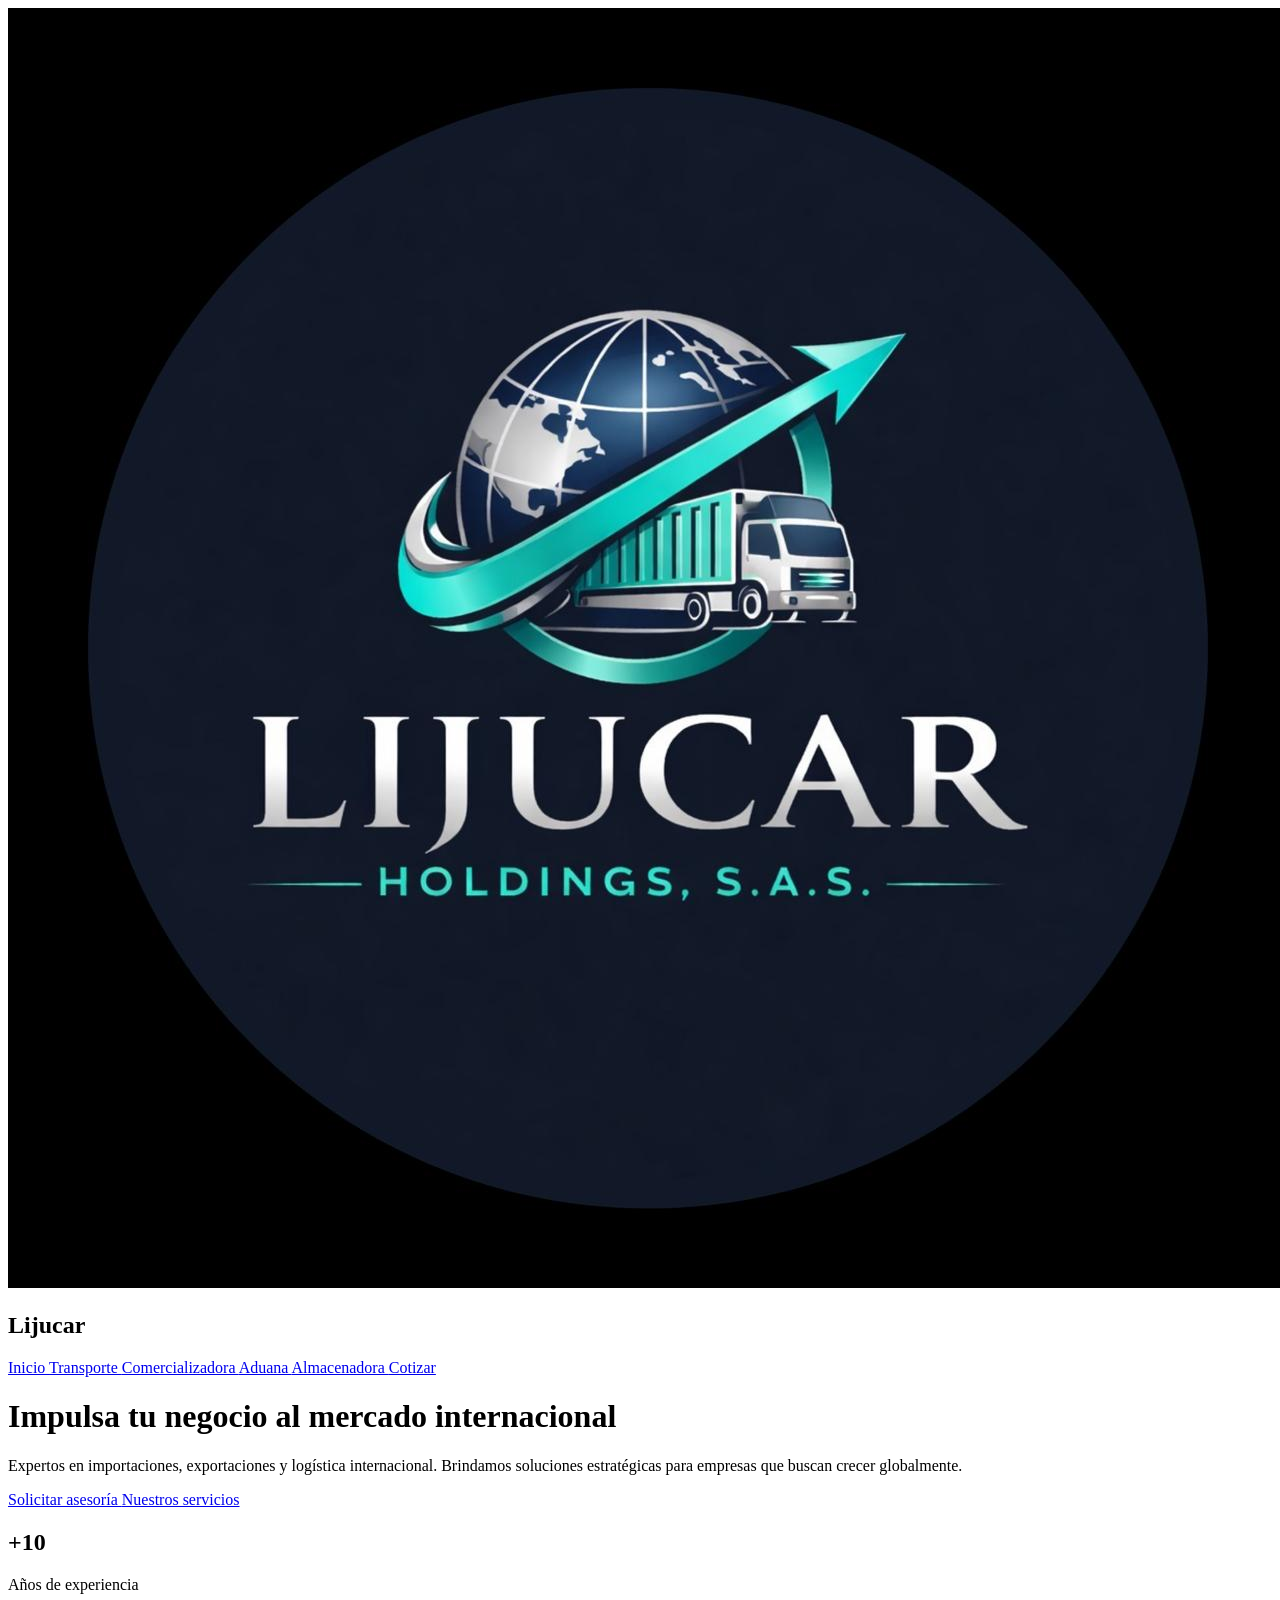
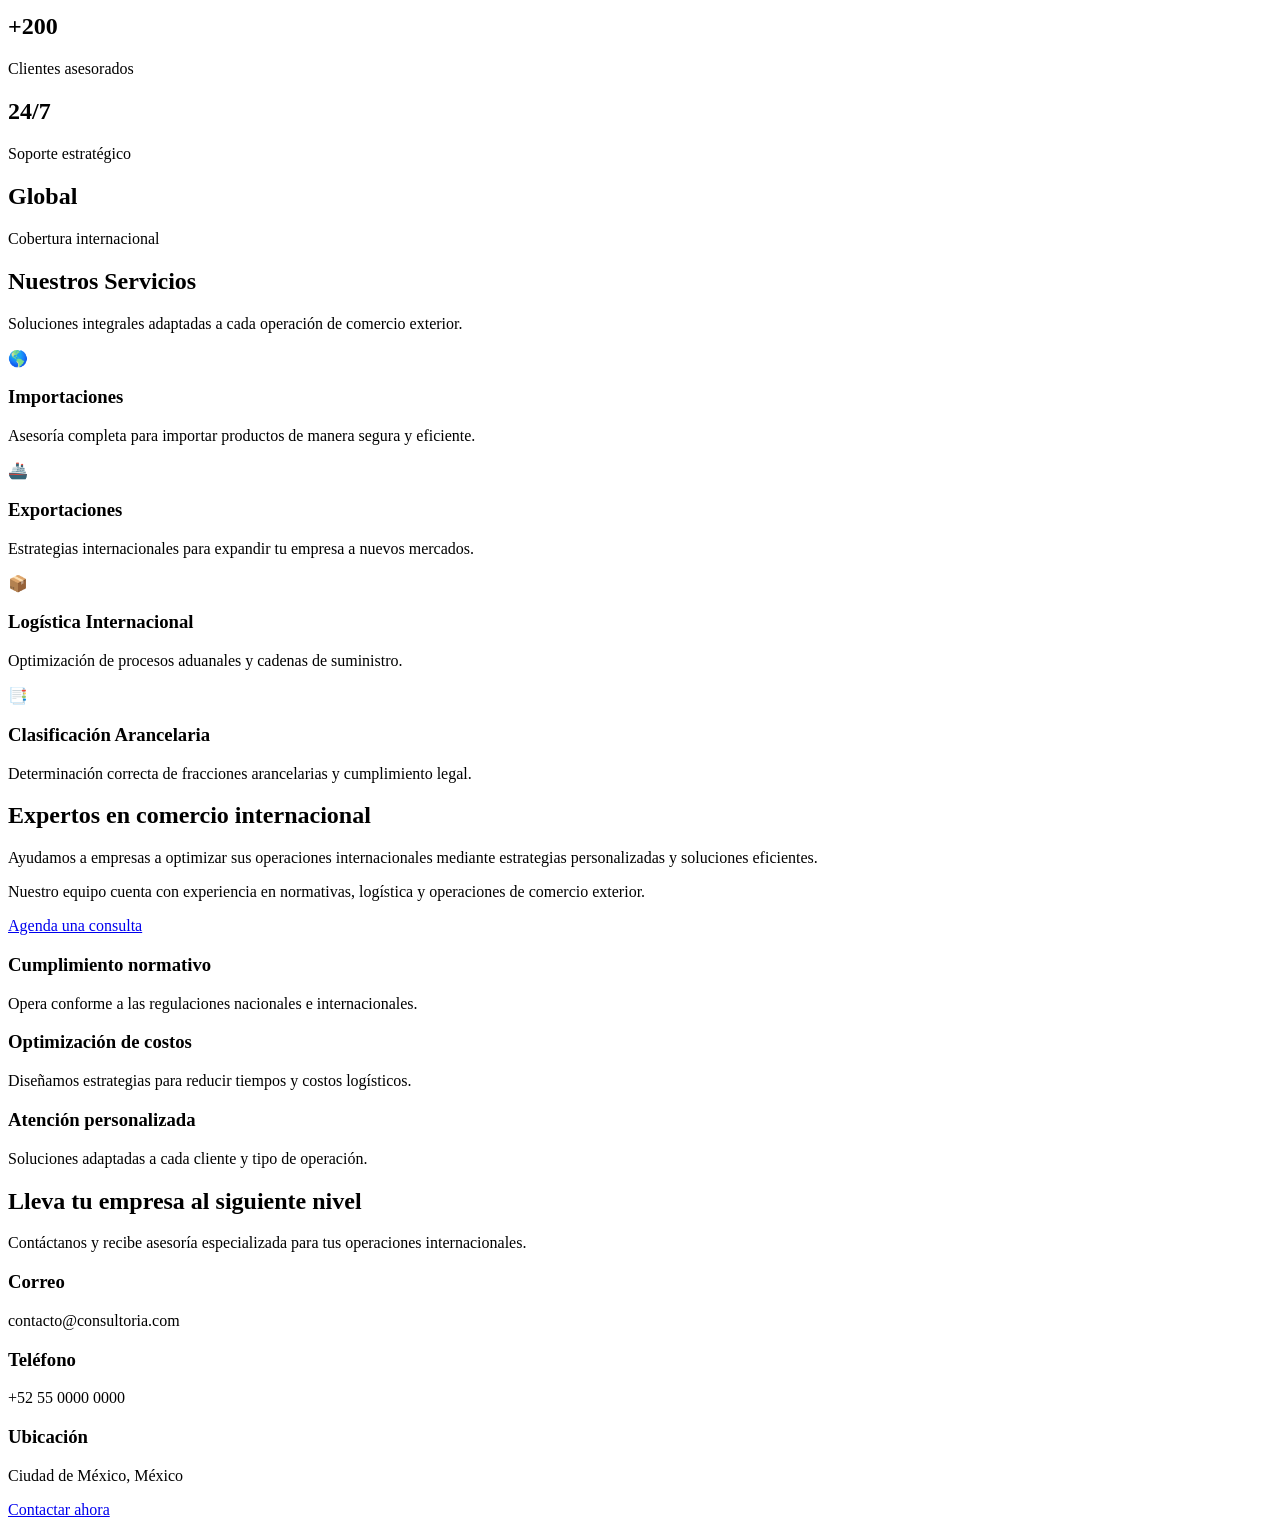
==== index.html @ 594193e8 "favicon" ====
<!DOCTYPE html>
<html lang="es">

<head>
  <meta charset="UTF-8">
  <meta name="viewport" content="width=device-width, initial-scale=1.0">

  <title>Consultoría de Comercio Exterior</title>

  <!-- FUENTE -->
  <link href="https://fonts.googleapis.com/css2?family=Poppins:wght@300;400;500;600;700&display=swap" rel="stylesheet">
<link rel="icon" type="image/png" href="imagen/WhatsApp Image 2026-05-27 at 18.22.24.jpeg">

  
</head>

<body>

  <!-- NAVBAR -->

  <nav class="navbar">

    <div class="logo">
      <img src="imagen/WhatsApp Image 2026-05-27 at 18.22.24.jpeg" alt="Logo">
      <h1>Lijucar</h1>
    </div>

    <div class="menu">

      <a href="inicio.html" class="nav-link activo">
        Inicio
      </a>

      <a href="transporte.html" class="nav-link">
        Transporte
      </a>

      <a href="comercializadora.html" class="nav-link">
        Comercializadora
      </a>

      <a href="aduana.html" class="nav-link">
        Aduana
      </a>

      <a href="almacenadora.html" class="nav-link">
        Almacenadora
      </a>

      <a href="cotizar.html" class="btn-cotizar">
        Cotizar
      </a>

    </div>

  </nav>

  <!-- HERO -->

  <header>

    <div class="hero-text">

      <h1>
        Impulsa tu negocio al mercado internacional
      </h1>

      <p>
        Expertos en importaciones, exportaciones y logística internacional.
        Brindamos soluciones estratégicas para empresas que buscan crecer globalmente.
      </p>

      <a href="#contacto" class="btn btn-primary">
        Solicitar asesoría
      </a>

      <a href="#servicios" class="btn btn-secondary">
        Nuestros servicios
      </a>

    </div>

    <div class="hero-card">

      <div class="stats">

        <div class="stat-box">
          <h2>+10</h2>
          <p>Años de experiencia</p>
        </div>

        <div class="stat-box">
          <h2>+200</h2>
          <p>Clientes asesorados</p>
        </div>

        <div class="stat-box">
          <h2>24/7</h2>
          <p>Soporte estratégico</p>
        </div>

        <div class="stat-box">
          <h2>Global</h2>
          <p>Cobertura internacional</p>
        </div>

      </div>

    </div>

  </header>

  <!-- SERVICIOS -->
  <section id="servicios">

    <div class="section-title">
      <h2>Nuestros Servicios</h2>

      <p>
        Soluciones integrales adaptadas a cada operación de comercio exterior.
      </p>
    </div>

    <div class="services">

      <div class="service-card">
        <div class="service-icon">🌎</div>

        <h3>Importaciones</h3>

        <p>
          Asesoría completa para importar productos de manera segura y eficiente.
        </p>
      </div>

      <div class="service-card">
        <div class="service-icon">🚢</div>

        <h3>Exportaciones</h3>

        <p>
          Estrategias internacionales para expandir tu empresa a nuevos mercados.
        </p>
      </div>

      <div class="service-card">
        <div class="service-icon">📦</div>

        <h3>Logística Internacional</h3>

        <p>
          Optimización de procesos aduanales y cadenas de suministro.
        </p>
      </div>

      <div class="service-card">
        <div class="service-icon">📑</div>

        <h3>Clasificación Arancelaria</h3>

        <p>
          Determinación correcta de fracciones arancelarias y cumplimiento legal.
        </p>
      </div>

    </div>

  </section>

  <!-- ABOUT -->
  <section>

    <div class="about">

      <div class="about-text">

        <h2>
          Expertos en comercio internacional
        </h2>

        <p>
          Ayudamos a empresas a optimizar sus operaciones internacionales mediante estrategias personalizadas y soluciones eficientes.
        </p>

        <p>
          Nuestro equipo cuenta con experiencia en normativas, logística y operaciones de comercio exterior.
        </p>

        <a href="#contacto" class="btn btn-primary">
          Agenda una consulta
        </a>

      </div>

      <div class="about-box">

        <div class="feature">
          <h3>Cumplimiento normativo</h3>

          <p>
            Opera conforme a las regulaciones nacionales e internacionales.
          </p>
        </div>

        <div class="feature">
          <h3>Optimización de costos</h3>

          <p>
            Diseñamos estrategias para reducir tiempos y costos logísticos.
          </p>
        </div>

        <div class="feature">
          <h3>Atención personalizada</h3>

          <p>
            Soluciones adaptadas a cada cliente y tipo de operación.
          </p>
        </div>

      </div>

    </div>

  </section>

  <!-- FOOTER -->
  <footer id="contacto">

    <h2>
      Lleva tu empresa al siguiente nivel
    </h2>

    <p>
      Contáctanos y recibe asesoría especializada para tus operaciones internacionales.
    </p>

    <div class="contact-grid">

      <div class="contact-card">
        <h3>Correo</h3>
        <p>contacto@consultoria.com</p>
      </div>

      <div class="contact-card">
        <h3>Teléfono</h3>
        <p>+52 55 0000 0000</p>
      </div>

      <div class="contact-card">
        <h3>Ubicación</h3>
        <p>Ciudad de México, México</p>
      </div>

    </div>

    <a href="#" class="btn btn-primary">
      Contactar ahora
    </a>

  </footer>

</body>

</html>
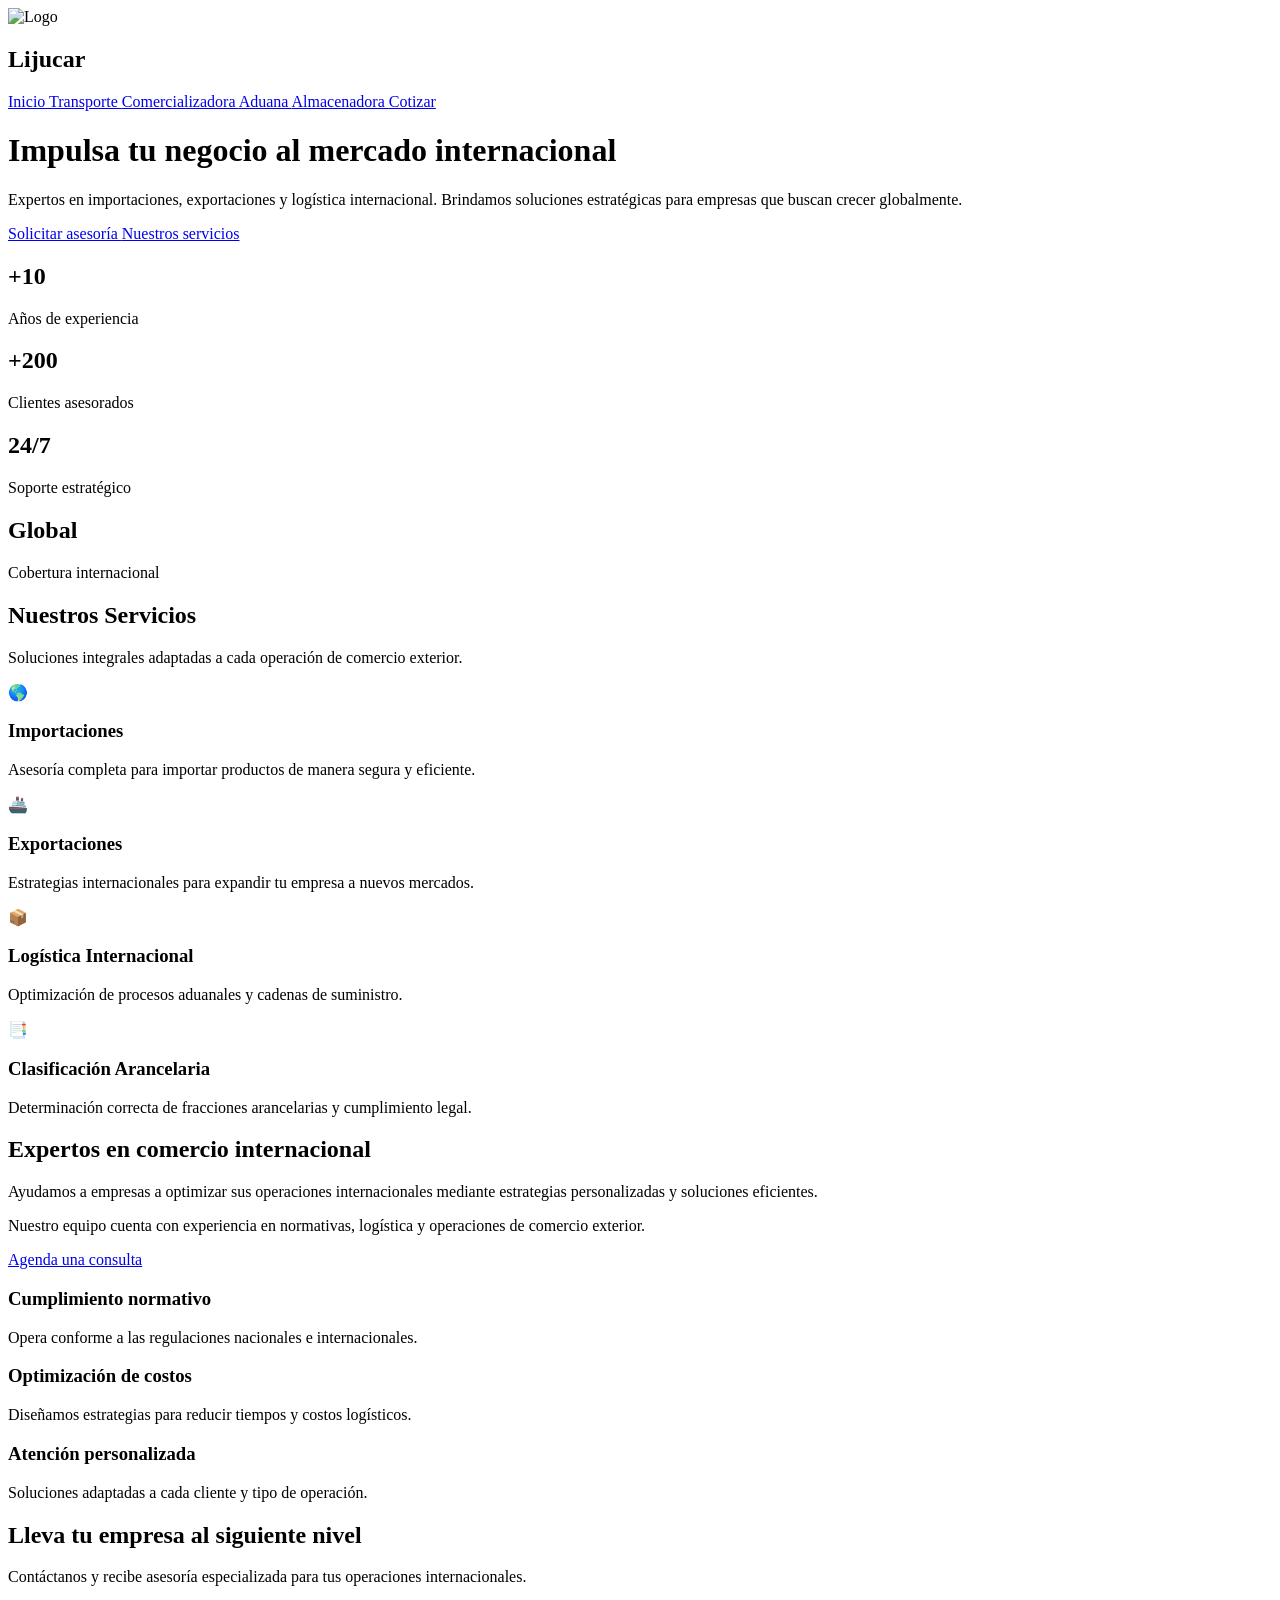
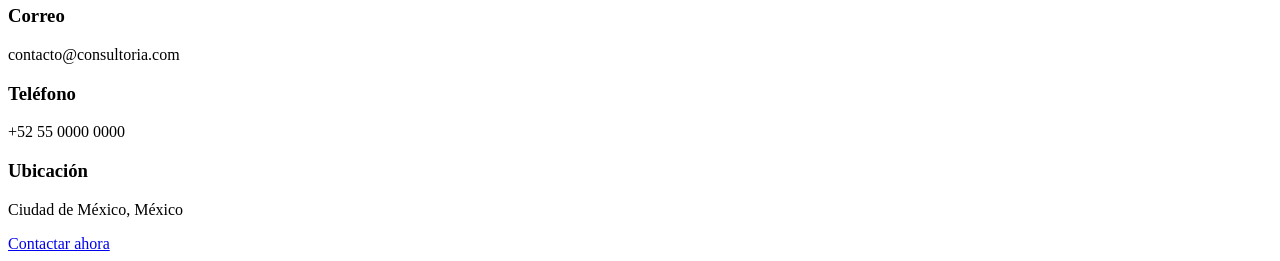
==== commit 5d28b0ab: "imagen" ====
--- a/index.html
+++ b/index.html
@@ -21,7 +21,7 @@
   <nav class="navbar">
 
     <div class="logo">
-      <img src="imagen/WhatsApp Image 2026-05-27 at 18.22.24.jpeg" alt="Logo">
+       <img src="imagen/logo.png" alt="Logo">
       <h1>Lijucar</h1>
     </div>
 
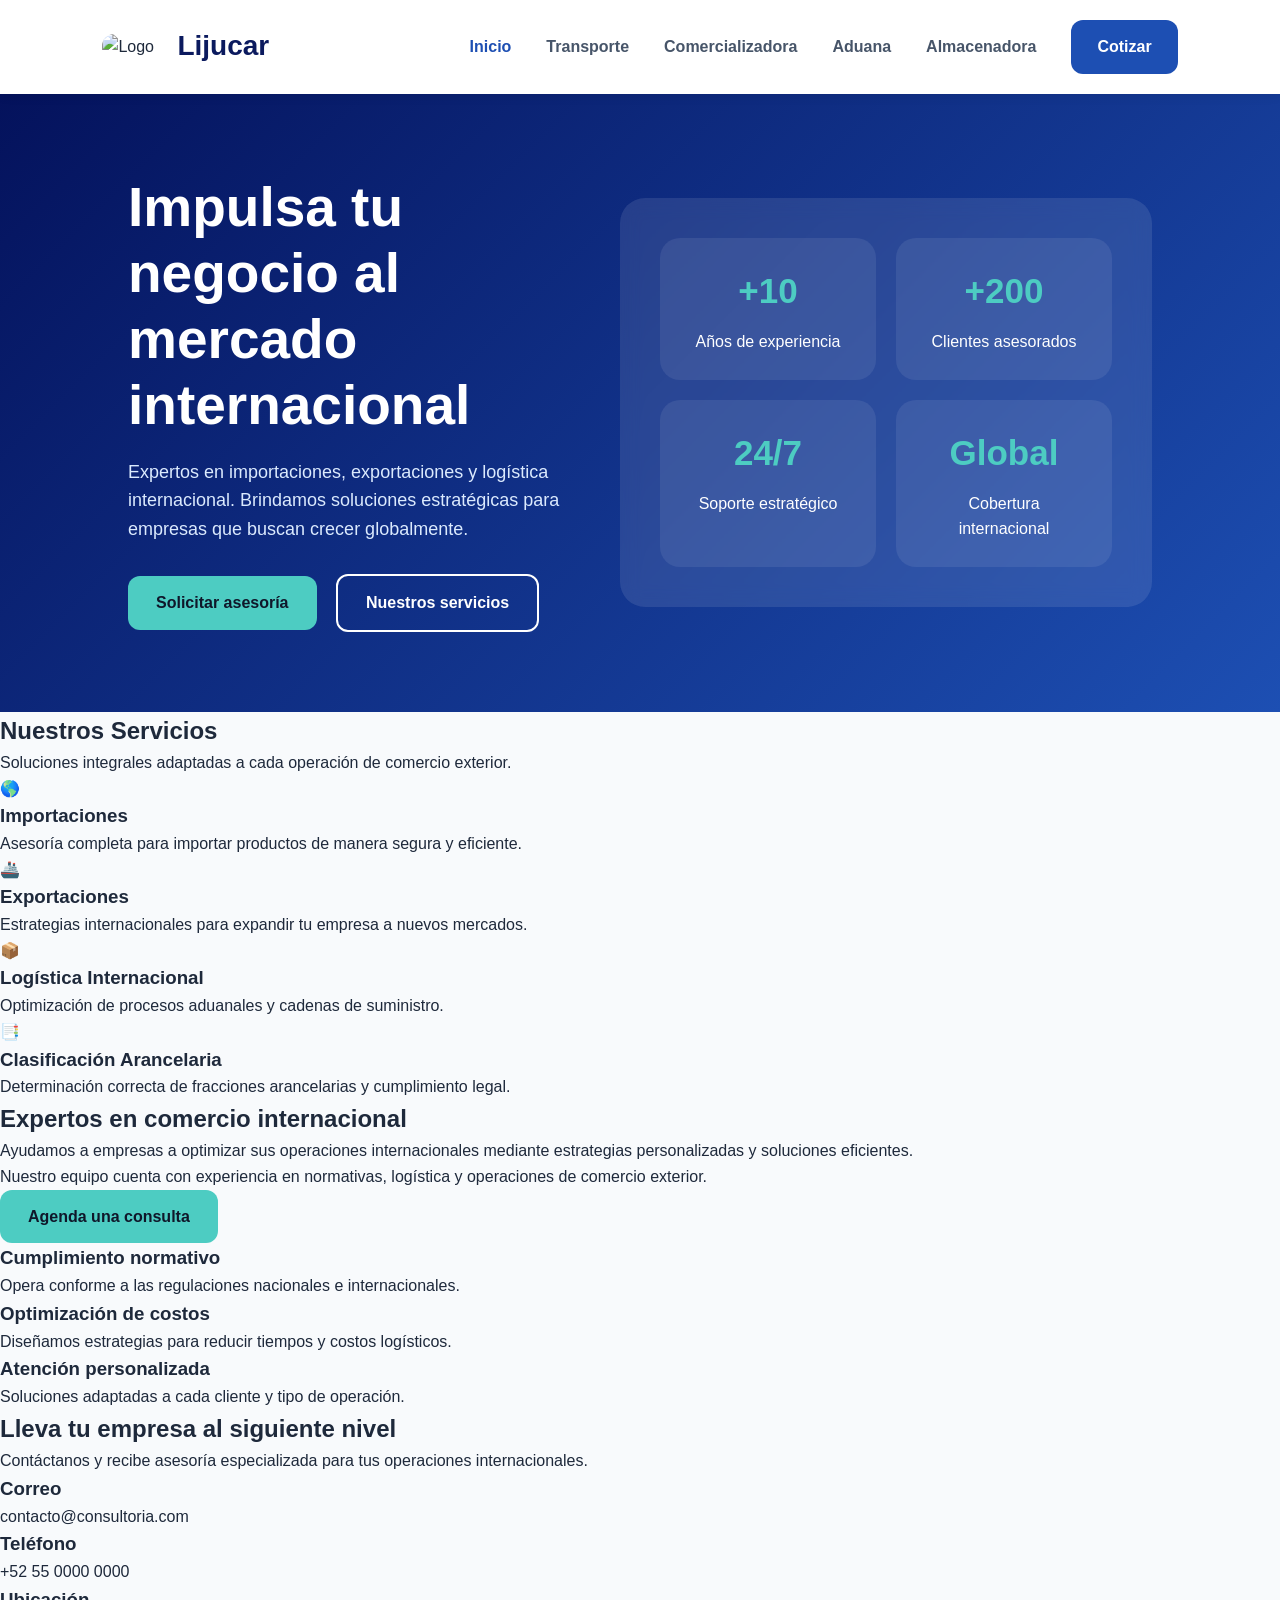
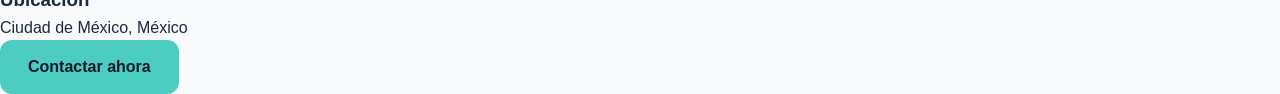
==== commit ea9e4cb7: "correccion de estilo" ====
--- a/index.html
+++ b/index.html
@@ -10,7 +10,7 @@
   <!-- FUENTE -->
   <link href="https://fonts.googleapis.com/css2?family=Poppins:wght@300;400;500;600;700&display=swap" rel="stylesheet">
 <link rel="icon" type="image/png" href="imagen/WhatsApp Image 2026-05-27 at 18.22.24.jpeg">
-
+<link rel="stylesheet" href="estilos.css">
   
 </head>
 
--- a/estilos.css
+++ b/estilos.css
@@ -0,0 +1,190 @@
+    *{
+  margin:0;
+  padding:0;
+  box-sizing:border-box;
+  font-family:'Poppins', sans-serif;
+}
+
+body{
+  background:#f8fafc;
+  color:#1e293b;
+  line-height:1.6;
+}
+
+/* NAVBAR */
+
+.navbar{
+  width:100%;
+  background:white;
+  padding:20px 8%;
+  display:flex;
+  justify-content:space-between;
+  align-items:center;
+  box-shadow:0 2px 10px rgba(0,0,0,0.08);
+  position:sticky;
+  top:0;
+  z-index:1000;
+}
+
+.logo{
+  display:flex;
+  align-items:center;
+  gap:15px;
+}
+
+.logo img{
+  width:60px;
+  border-radius:12px;
+}
+
+.logo h1{
+  color:#0b1a5e;
+  font-size:28px;
+}
+
+.menu{
+  display:flex;
+  align-items:center;
+  gap:35px;
+}
+
+.nav-link{
+  text-decoration:none;
+  color:#475569;
+  font-weight:600;
+  transition:0.3s;
+}
+
+.nav-link:hover{
+  color:#1d4fb3;
+}
+
+.activo{
+  color:#1d4fb3;
+}
+
+.btn-cotizar{
+  background:#1d4fb3;
+  color:white;
+  padding:14px 26px;
+  border-radius:12px;
+  text-decoration:none;
+  font-weight:600;
+  transition:0.3s;
+}
+
+.btn-cotizar:hover{
+  background:#163d8f;
+}
+
+/* HERO */
+
+header{
+  background:linear-gradient(135deg,#04125c,#1d4fb3);
+  color:white;
+  padding:80px 10%;
+  display:flex;
+  justify-content:space-between;
+  align-items:center;
+  flex-wrap:wrap;
+  gap:40px;
+}
+
+.hero-text{
+  flex:1;
+  min-width:300px;
+}
+
+.hero-text h1{
+  font-size:55px;
+  margin-bottom:20px;
+  line-height:1.2;
+}
+
+.hero-text p{
+  font-size:18px;
+  margin-bottom:30px;
+  color:#dbeafe;
+}
+
+.btn{
+  display:inline-block;
+  padding:14px 28px;
+  border-radius:12px;
+  text-decoration:none;
+  font-weight:600;
+  transition:0.3s ease;
+  margin-right:15px;
+}
+
+.btn-primary{
+  background:#4dccc2;
+  color:#0f172a;
+}
+
+.btn-primary:hover{
+  background:#39b8ae;
+}
+
+.btn-secondary{
+  border:2px solid white;
+  color:white;
+}
+
+.btn-secondary:hover{
+  background:white;
+  color:#0f172a;
+}
+
+/* HERO CARD */
+
+.hero-card{
+  flex:1;
+  min-width:280px;
+  background:rgba(255,255,255,0.1);
+  padding:40px;
+  border-radius:25px;
+  backdrop-filter:blur(10px);
+}
+
+.stats{
+  display:grid;
+  grid-template-columns:repeat(2,1fr);
+  gap:20px;
+}
+
+.stat-box{
+  background:rgba(255,255,255,0.08);
+  padding:25px;
+  border-radius:20px;
+  text-align:center;
+}
+
+.stat-box h2{
+  color:#4dccc2;
+  font-size:35px;
+  margin-bottom:10px;
+}
+
+/* RESPONSIVE */
+
+@media(max-width:768px){
+
+  .navbar{
+    flex-direction:column;
+    gap:20px;
+  }
+
+  .menu{
+    flex-wrap:wrap;
+    justify-content:center;
+  }
+
+  .hero-text h1{
+    font-size:40px;
+  }
+
+  header{
+    padding-top:60px;
+  }
+}
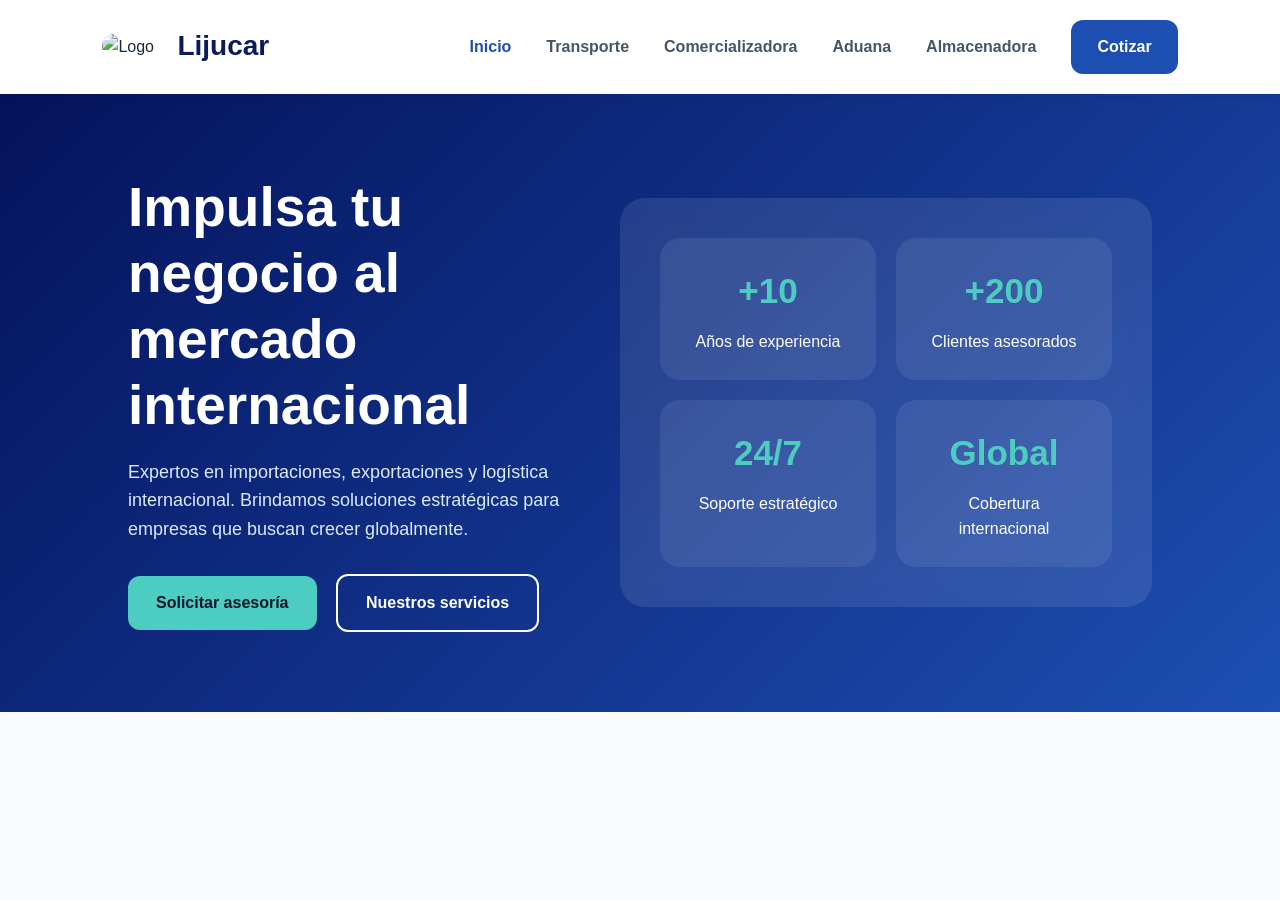
==== commit 448150f3: "correccion de estilo" ====
--- a/index.html
+++ b/index.html
@@ -9,9 +9,326 @@
 
   <!-- FUENTE -->
   <link href="https://fonts.googleapis.com/css2?family=Poppins:wght@300;400;500;600;700&display=swap" rel="stylesheet">
-<link rel="icon" type="image/png" href="imagen/WhatsApp Image 2026-05-27 at 18.22.24.jpeg">
-<link rel="stylesheet" href="estilos.css">
-  
+
+  <style>
+
+    *{
+      margin:0;
+      padding:0;
+      box-sizing:border-box;
+      font-family:'Poppins', sans-serif;
+    }
+
+    body{
+      background:#f8fafc;
+      color:#1e293b;
+      line-height:1.6;
+    }
+
+    /* NAVBAR */
+
+    .navbar{
+      width:100%;
+      background:white;
+      padding:20px 8%;
+      display:flex;
+      justify-content:space-between;
+      align-items:center;
+      box-shadow:0 2px 10px rgba(0,0,0,0.08);
+      position:sticky;
+      top:0;
+      z-index:1000;
+    }
+
+    .logo{
+      display:flex;
+      align-items:center;
+      gap:15px;
+    }
+
+    .logo img{
+      width:60px;
+      border-radius:12px;
+    }
+
+    .logo h1{
+      color:#0b1a5e;
+      font-size:28px;
+    }
+
+    .menu{
+      display:flex;
+      align-items:center;
+      gap:35px;
+    }
+
+    .nav-link{
+      text-decoration:none;
+      color:#475569;
+      font-weight:600;
+      transition:0.3s;
+    }
+
+    .nav-link:hover{
+      color:#1d4fb3;
+    }
+
+    .activo{
+      color:#1d4fb3;
+    }
+
+    .btn-cotizar{
+      background:#1d4fb3;
+      color:white;
+      padding:14px 26px;
+      border-radius:12px;
+      text-decoration:none;
+      font-weight:600;
+      transition:0.3s;
+    }
+
+    .btn-cotizar:hover{
+      background:#163d8f;
+    }
+
+    /* HERO */
+
+    header{
+      background:linear-gradient(135deg,#04125c,#1d4fb3);
+      color:white;
+      padding:80px 10%;
+      display:flex;
+      justify-content:space-between;
+      align-items:center;
+      flex-wrap:wrap;
+      gap:40px;
+    }
+
+    .hero-text{
+      flex:1;
+      min-width:300px;
+    }
+
+    .hero-text h1{
+      font-size:55px;
+      margin-bottom:20px;
+      line-height:1.2;
+    }
+
+    .hero-text p{
+      font-size:18px;
+      margin-bottom:30px;
+      color:#dbeafe;
+    }
+
+    .btn{
+      display:inline-block;
+      padding:14px 28px;
+      border-radius:12px;
+      text-decoration:none;
+      font-weight:600;
+      transition:0.3s ease;
+      margin-right:15px;
+    }
+
+    .btn-primary{
+      background:#4dccc2;
+      color:#0f172a;
+    }
+
+    .btn-primary:hover{
+      background:#39b8ae;
+    }
+
+    .btn-secondary{
+      border:2px solid white;
+      color:white;
+    }
+
+    .btn-secondary:hover{
+      background:white;
+      color:#0f172a;
+    }
+
+    /* HERO CARD */
+
+    .hero-card{
+      flex:1;
+      min-width:280px;
+      background:rgba(255,255,255,0.1);
+      padding:40px;
+      border-radius:25px;
+      backdrop-filter:blur(10px);
+    }
+
+    .stats{
+      display:grid;
+      grid-template-columns:repeat(2,1fr);
+      gap:20px;
+    }
+
+    .stat-box{
+      background:rgba(255,255,255,0.08);
+      padding:25px;
+      border-radius:20px;
+      text-align:center;
+    }
+
+    .stat-box h2{
+      color:#4dccc2;
+      font-size:35px;
+      margin-bottom:10px;
+    }
+
+    /* SECCIONES */
+
+    section{
+      padding:90px 10%;
+    }
+
+    .section-title{
+      text-align:center;
+      margin-bottom:60px;
+    }
+
+    .section-title h2{
+      font-size:42px;
+      margin-bottom:15px;
+    }
+
+    .section-title p{
+      color:#64748b;
+      max-width:700px;
+      margin:auto;
+    }
+
+    /* SERVICIOS */
+
+    .services{
+      display:grid;
+      grid-template-columns:repeat(auto-fit,minmax(250px,1fr));
+      gap:30px;
+    }
+
+    .service-card{
+      background:white;
+      padding:35px;
+      border-radius:25px;
+      box-shadow:0 5px 20px rgba(0,0,0,0.08);
+      transition:0.3s ease;
+    }
+
+    .service-card:hover{
+      transform:translateY(-8px);
+    }
+
+    .service-icon{
+      font-size:45px;
+      margin-bottom:20px;
+    }
+
+    .service-card h3{
+      margin-bottom:15px;
+      font-size:24px;
+    }
+
+    /* ABOUT */
+
+    .about{
+      display:flex;
+      align-items:center;
+      gap:50px;
+      flex-wrap:wrap;
+    }
+
+    .about-text,
+    .about-box{
+      flex:1;
+      min-width:300px;
+    }
+
+    .about-text h2{
+      font-size:42px;
+      margin-bottom:25px;
+    }
+
+    .about-text p{
+      margin-bottom:20px;
+      color:#475569;
+    }
+
+    .about-box{
+      background:linear-gradient(135deg,#dbeafe,#cbd5e1);
+      padding:40px;
+      border-radius:30px;
+    }
+
+    .feature{
+      background:white;
+      padding:25px;
+      border-radius:20px;
+      margin-bottom:20px;
+    }
+
+    .feature h3{
+      margin-bottom:10px;
+    }
+
+    /* FOOTER */
+
+    footer{
+      background:#0f172a;
+      color:white;
+      text-align:center;
+      padding:70px 10%;
+    }
+
+    .contact-grid{
+      display:grid;
+      grid-template-columns:repeat(auto-fit,minmax(250px,1fr));
+      gap:25px;
+      margin:40px 0;
+    }
+
+    .contact-card{
+      background:rgba(255,255,255,0.08);
+      padding:30px;
+      border-radius:20px;
+    }
+
+    .contact-card h3{
+      margin-bottom:12px;
+    }
+
+    /* RESPONSIVE */
+
+    @media(max-width:768px){
+
+      .navbar{
+        flex-direction:column;
+        gap:20px;
+      }
+
+      .menu{
+        flex-wrap:wrap;
+        justify-content:center;
+      }
+
+      .hero-text h1{
+        font-size:40px;
+      }
+
+      .section-title h2,
+      .about-text h2{
+        font-size:32px;
+      }
+
+      header{
+        padding-top:60px;
+      }
+    }
+
+  </style>
 </head>
 
 <body>
@@ -21,7 +338,7 @@
   <nav class="navbar">
 
     <div class="logo">
-       <img src="imagen/logo.png" alt="Logo">
+      <img src="imagen/logo.png" alt="Logo">
       <h1>Lijucar</h1>
     </div>
 
@@ -104,162 +421,6 @@
           <p>Cobertura internacional</p>
         </div>
 
-      </div>
-
-    </div>
-
   </header>
-
-  <!-- SERVICIOS -->
-  <section id="servicios">
-
-    <div class="section-title">
-      <h2>Nuestros Servicios</h2>
-
-      <p>
-        Soluciones integrales adaptadas a cada operación de comercio exterior.
-      </p>
-    </div>
-
-    <div class="services">
-
-      <div class="service-card">
-        <div class="service-icon">🌎</div>
-
-        <h3>Importaciones</h3>
-
-        <p>
-          Asesoría completa para importar productos de manera segura y eficiente.
-        </p>
-      </div>
-
-      <div class="service-card">
-        <div class="service-icon">🚢</div>
-
-        <h3>Exportaciones</h3>
-
-        <p>
-          Estrategias internacionales para expandir tu empresa a nuevos mercados.
-        </p>
-      </div>
-
-      <div class="service-card">
-        <div class="service-icon">📦</div>
-
-        <h3>Logística Internacional</h3>
-
-        <p>
-          Optimización de procesos aduanales y cadenas de suministro.
-        </p>
-      </div>
-
-      <div class="service-card">
-        <div class="service-icon">📑</div>
-
-        <h3>Clasificación Arancelaria</h3>
-
-        <p>
-          Determinación correcta de fracciones arancelarias y cumplimiento legal.
-        </p>
-      </div>
-
-    </div>
-
-  </section>
-
-  <!-- ABOUT -->
-  <section>
-
-    <div class="about">
-
-      <div class="about-text">
-
-        <h2>
-          Expertos en comercio internacional
-        </h2>
-
-        <p>
-          Ayudamos a empresas a optimizar sus operaciones internacionales mediante estrategias personalizadas y soluciones eficientes.
-        </p>
-
-        <p>
-          Nuestro equipo cuenta con experiencia en normativas, logística y operaciones de comercio exterior.
-        </p>
-
-        <a href="#contacto" class="btn btn-primary">
-          Agenda una consulta
-        </a>
-
-      </div>
-
-      <div class="about-box">
-
-        <div class="feature">
-          <h3>Cumplimiento normativo</h3>
-
-          <p>
-            Opera conforme a las regulaciones nacionales e internacionales.
-          </p>
-        </div>
-
-        <div class="feature">
-          <h3>Optimización de costos</h3>
-
-          <p>
-            Diseñamos estrategias para reducir tiempos y costos logísticos.
-          </p>
-        </div>
-
-        <div class="feature">
-          <h3>Atención personalizada</h3>
-
-          <p>
-            Soluciones adaptadas a cada cliente y tipo de operación.
-          </p>
-        </div>
-
-      </div>
-
-    </div>
-
-  </section>
-
-  <!-- FOOTER -->
-  <footer id="contacto">
-
-    <h2>
-      Lleva tu empresa al siguiente nivel
-    </h2>
-
-    <p>
-      Contáctanos y recibe asesoría especializada para tus operaciones internacionales.
-    </p>
-
-    <div class="contact-grid">
-
-      <div class="contact-card">
-        <h3>Correo</h3>
-        <p>contacto@consultoria.com</p>
-      </div>
-
-      <div class="contact-card">
-        <h3>Teléfono</h3>
-        <p>+52 55 0000 0000</p>
-      </div>
-
-      <div class="contact-card">
-        <h3>Ubicación</h3>
-        <p>Ciudad de México, México</p>
-      </div>
-
-    </div>
-
-    <a href="#" class="btn btn-primary">
-      Contactar ahora
-    </a>
-
-  </footer>
-
 </body>
-
-</html>+  </html>
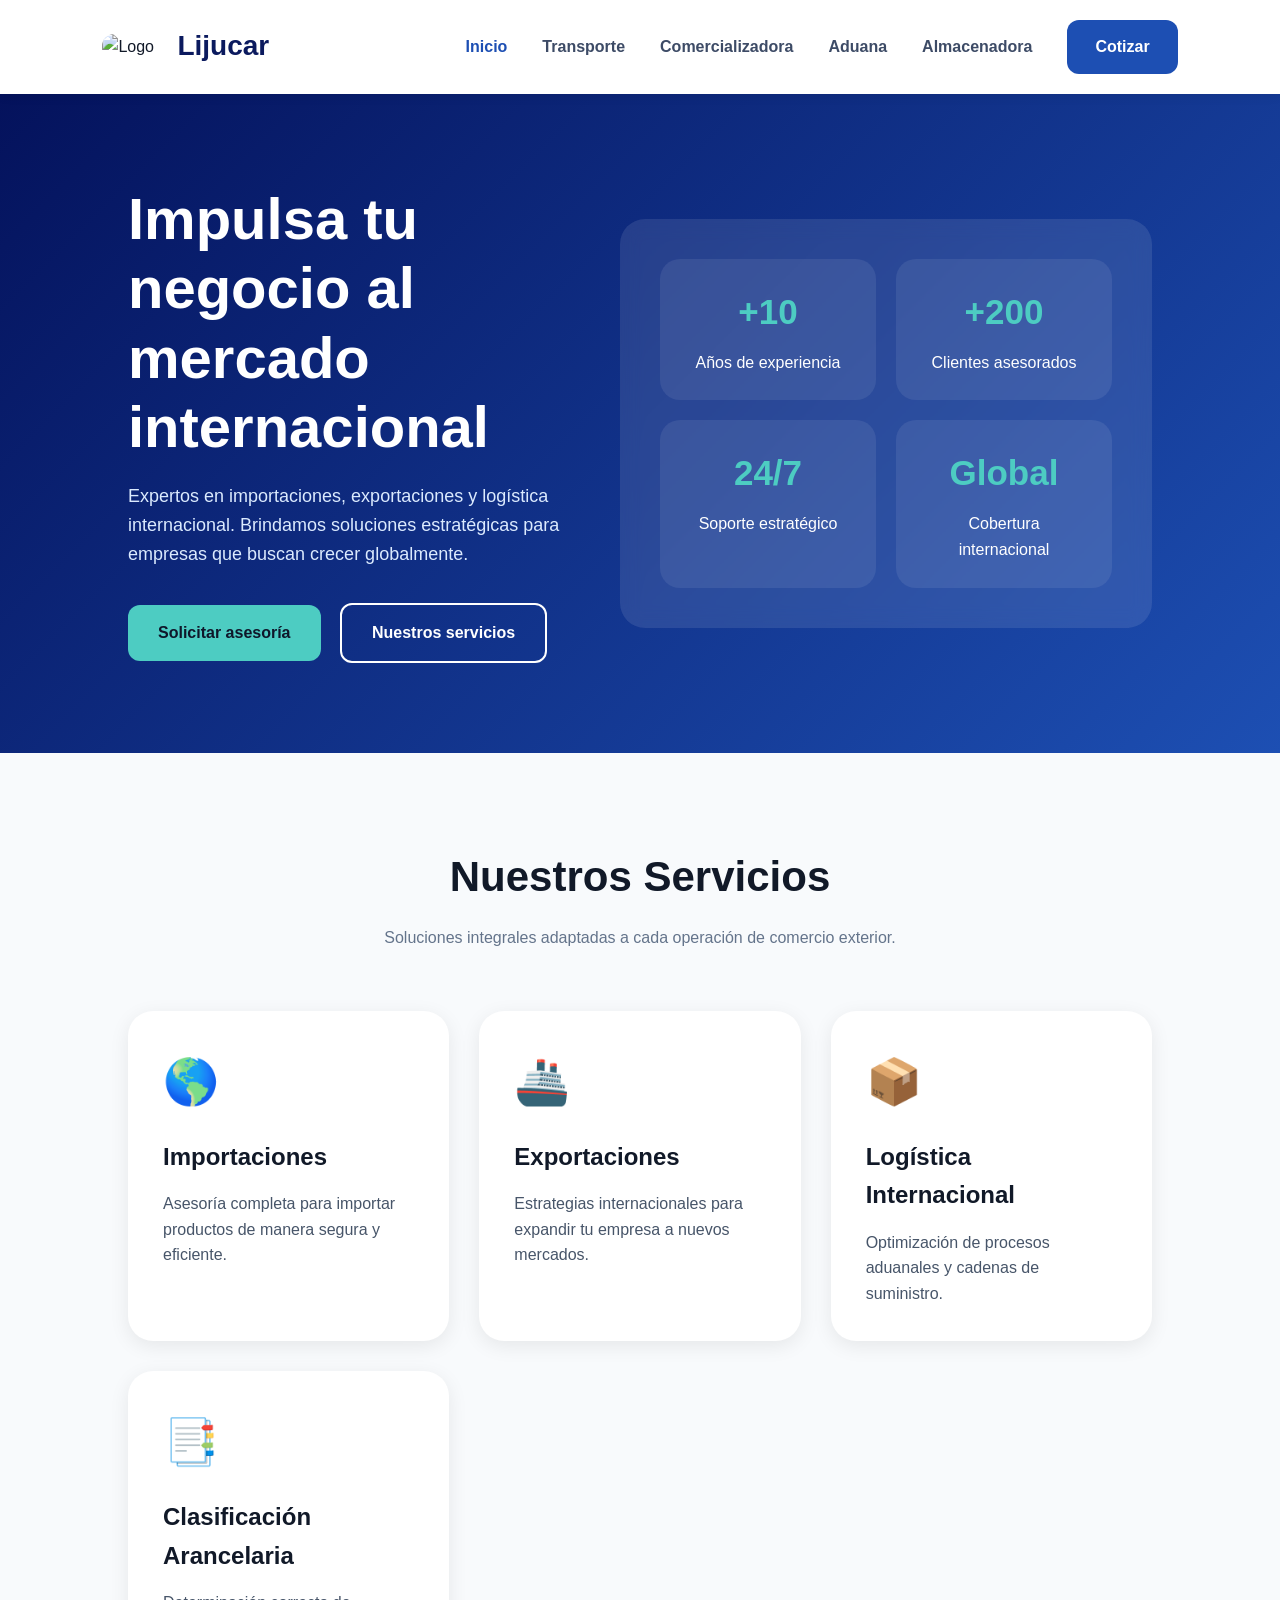
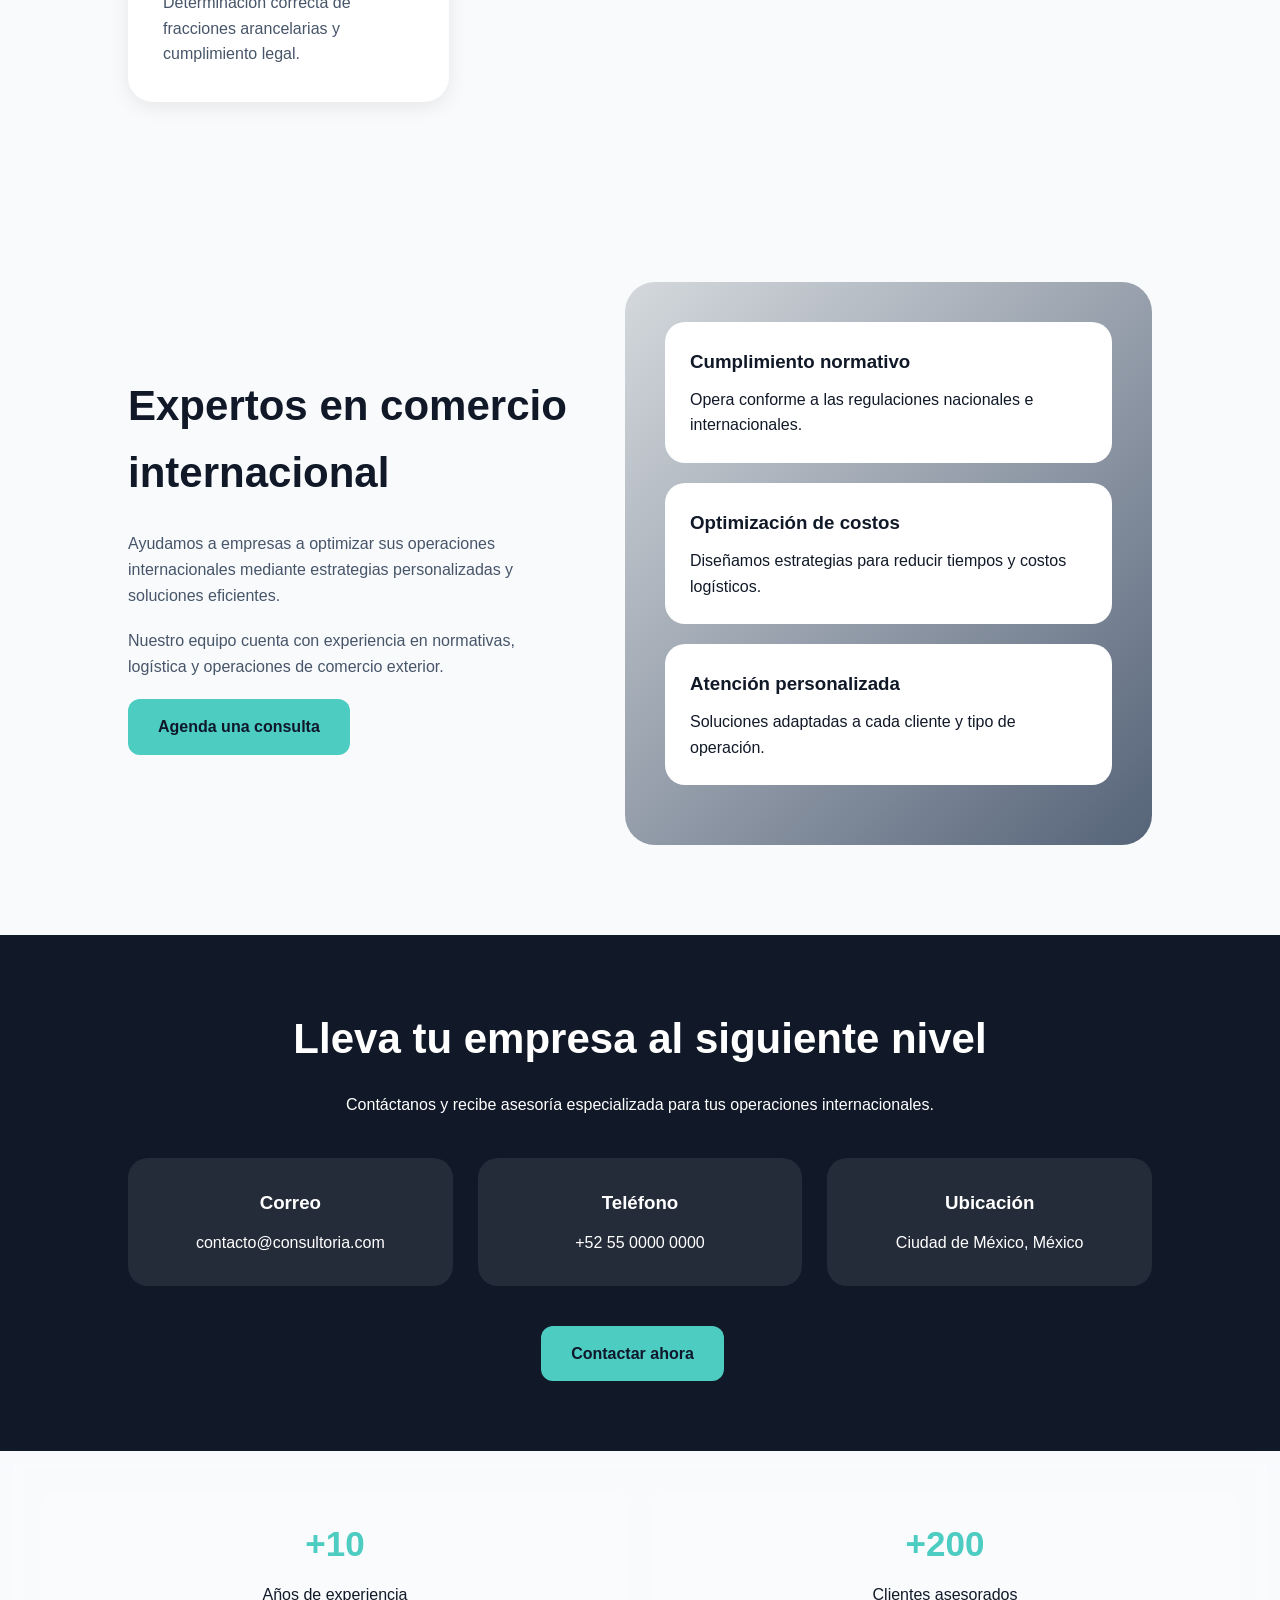
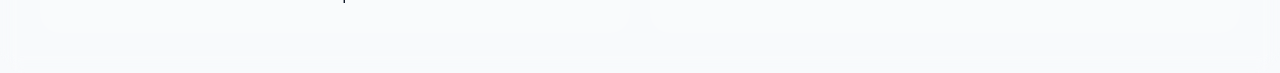
==== commit 0854fa4b: "correccion" ====
--- a/index.html
+++ b/index.html
@@ -10,325 +10,7 @@
   <!-- FUENTE -->
   <link href="https://fonts.googleapis.com/css2?family=Poppins:wght@300;400;500;600;700&display=swap" rel="stylesheet">
 
-  <style>
-
-    *{
-      margin:0;
-      padding:0;
-      box-sizing:border-box;
-      font-family:'Poppins', sans-serif;
-    }
-
-    body{
-      background:#f8fafc;
-      color:#1e293b;
-      line-height:1.6;
-    }
-
-    /* NAVBAR */
-
-    .navbar{
-      width:100%;
-      background:white;
-      padding:20px 8%;
-      display:flex;
-      justify-content:space-between;
-      align-items:center;
-      box-shadow:0 2px 10px rgba(0,0,0,0.08);
-      position:sticky;
-      top:0;
-      z-index:1000;
-    }
-
-    .logo{
-      display:flex;
-      align-items:center;
-      gap:15px;
-    }
-
-    .logo img{
-      width:60px;
-      border-radius:12px;
-    }
-
-    .logo h1{
-      color:#0b1a5e;
-      font-size:28px;
-    }
-
-    .menu{
-      display:flex;
-      align-items:center;
-      gap:35px;
-    }
-
-    .nav-link{
-      text-decoration:none;
-      color:#475569;
-      font-weight:600;
-      transition:0.3s;
-    }
-
-    .nav-link:hover{
-      color:#1d4fb3;
-    }
-
-    .activo{
-      color:#1d4fb3;
-    }
-
-    .btn-cotizar{
-      background:#1d4fb3;
-      color:white;
-      padding:14px 26px;
-      border-radius:12px;
-      text-decoration:none;
-      font-weight:600;
-      transition:0.3s;
-    }
-
-    .btn-cotizar:hover{
-      background:#163d8f;
-    }
-
-    /* HERO */
-
-    header{
-      background:linear-gradient(135deg,#04125c,#1d4fb3);
-      color:white;
-      padding:80px 10%;
-      display:flex;
-      justify-content:space-between;
-      align-items:center;
-      flex-wrap:wrap;
-      gap:40px;
-    }
-
-    .hero-text{
-      flex:1;
-      min-width:300px;
-    }
-
-    .hero-text h1{
-      font-size:55px;
-      margin-bottom:20px;
-      line-height:1.2;
-    }
-
-    .hero-text p{
-      font-size:18px;
-      margin-bottom:30px;
-      color:#dbeafe;
-    }
-
-    .btn{
-      display:inline-block;
-      padding:14px 28px;
-      border-radius:12px;
-      text-decoration:none;
-      font-weight:600;
-      transition:0.3s ease;
-      margin-right:15px;
-    }
-
-    .btn-primary{
-      background:#4dccc2;
-      color:#0f172a;
-    }
-
-    .btn-primary:hover{
-      background:#39b8ae;
-    }
-
-    .btn-secondary{
-      border:2px solid white;
-      color:white;
-    }
-
-    .btn-secondary:hover{
-      background:white;
-      color:#0f172a;
-    }
-
-    /* HERO CARD */
-
-    .hero-card{
-      flex:1;
-      min-width:280px;
-      background:rgba(255,255,255,0.1);
-      padding:40px;
-      border-radius:25px;
-      backdrop-filter:blur(10px);
-    }
-
-    .stats{
-      display:grid;
-      grid-template-columns:repeat(2,1fr);
-      gap:20px;
-    }
-
-    .stat-box{
-      background:rgba(255,255,255,0.08);
-      padding:25px;
-      border-radius:20px;
-      text-align:center;
-    }
-
-    .stat-box h2{
-      color:#4dccc2;
-      font-size:35px;
-      margin-bottom:10px;
-    }
-
-    /* SECCIONES */
-
-    section{
-      padding:90px 10%;
-    }
-
-    .section-title{
-      text-align:center;
-      margin-bottom:60px;
-    }
-
-    .section-title h2{
-      font-size:42px;
-      margin-bottom:15px;
-    }
-
-    .section-title p{
-      color:#64748b;
-      max-width:700px;
-      margin:auto;
-    }
-
-    /* SERVICIOS */
-
-    .services{
-      display:grid;
-      grid-template-columns:repeat(auto-fit,minmax(250px,1fr));
-      gap:30px;
-    }
-
-    .service-card{
-      background:white;
-      padding:35px;
-      border-radius:25px;
-      box-shadow:0 5px 20px rgba(0,0,0,0.08);
-      transition:0.3s ease;
-    }
-
-    .service-card:hover{
-      transform:translateY(-8px);
-    }
-
-    .service-icon{
-      font-size:45px;
-      margin-bottom:20px;
-    }
-
-    .service-card h3{
-      margin-bottom:15px;
-      font-size:24px;
-    }
-
-    /* ABOUT */
-
-    .about{
-      display:flex;
-      align-items:center;
-      gap:50px;
-      flex-wrap:wrap;
-    }
-
-    .about-text,
-    .about-box{
-      flex:1;
-      min-width:300px;
-    }
-
-    .about-text h2{
-      font-size:42px;
-      margin-bottom:25px;
-    }
-
-    .about-text p{
-      margin-bottom:20px;
-      color:#475569;
-    }
-
-    .about-box{
-      background:linear-gradient(135deg,#dbeafe,#cbd5e1);
-      padding:40px;
-      border-radius:30px;
-    }
-
-    .feature{
-      background:white;
-      padding:25px;
-      border-radius:20px;
-      margin-bottom:20px;
-    }
-
-    .feature h3{
-      margin-bottom:10px;
-    }
-
-    /* FOOTER */
-
-    footer{
-      background:#0f172a;
-      color:white;
-      text-align:center;
-      padding:70px 10%;
-    }
-
-    .contact-grid{
-      display:grid;
-      grid-template-columns:repeat(auto-fit,minmax(250px,1fr));
-      gap:25px;
-      margin:40px 0;
-    }
-
-    .contact-card{
-      background:rgba(255,255,255,0.08);
-      padding:30px;
-      border-radius:20px;
-    }
-
-    .contact-card h3{
-      margin-bottom:12px;
-    }
-
-    /* RESPONSIVE */
-
-    @media(max-width:768px){
-
-      .navbar{
-        flex-direction:column;
-        gap:20px;
-      }
-
-      .menu{
-        flex-wrap:wrap;
-        justify-content:center;
-      }
-
-      .hero-text h1{
-        font-size:40px;
-      }
-
-      .section-title h2,
-      .about-text h2{
-        font-size:32px;
-      }
-
-      header{
-        padding-top:60px;
-      }
-    }
-
-  </style>
+  <link rel="stylesheet" href="estilos.css">
 </head>
 
 <body>
@@ -421,6 +103,250 @@
           <p>Cobertura internacional</p>
         </div>
 
+      </div>
+
+    </div>
+
   </header>
+
+  <!-- SERVICIOS -->
+
+  <section id="servicios">
+
+    <div class="section-title">
+
+      <h2>
+        Nuestros Servicios
+      </h2>
+
+      <p>
+        Soluciones integrales adaptadas a cada operación de comercio exterior.
+      </p>
+
+    </div>
+
+    <div class="services">
+
+      <div class="service-card">
+
+        <div class="service-icon">
+          🌎
+        </div>
+
+        <h3>
+          Importaciones
+        </h3>
+
+        <p>
+          Asesoría completa para importar productos de manera segura y eficiente.
+        </p>
+
+      </div>
+
+      <div class="service-card">
+
+        <div class="service-icon">
+          🚢
+        </div>
+
+        <h3>
+          Exportaciones
+        </h3>
+
+        <p>
+          Estrategias internacionales para expandir tu empresa a nuevos mercados.
+        </p>
+
+      </div>
+
+      <div class="service-card">
+
+        <div class="service-icon">
+          📦
+        </div>
+
+        <h3>
+          Logística Internacional
+        </h3>
+
+        <p>
+          Optimización de procesos aduanales y cadenas de suministro.
+        </p>
+
+      </div>
+
+      <div class="service-card">
+
+        <div class="service-icon">
+          📑
+        </div>
+
+        <h3>
+          Clasificación Arancelaria
+        </h3>
+
+        <p>
+          Determinación correcta de fracciones arancelarias y cumplimiento legal.
+        </p>
+
+      </div>
+
+    </div>
+
+  </section>
+
+  <!-- ABOUT -->
+
+  <section>
+
+    <div class="about">
+
+      <div class="about-text">
+
+        <h2>
+          Expertos en comercio internacional
+        </h2>
+
+        <p>
+          Ayudamos a empresas a optimizar sus operaciones internacionales mediante estrategias personalizadas y soluciones eficientes.
+        </p>
+
+        <p>
+          Nuestro equipo cuenta con experiencia en normativas, logística y operaciones de comercio exterior.
+        </p>
+
+        <a href="#contacto" class="btn btn-primary">
+          Agenda una consulta
+        </a>
+
+      </div>
+
+      <div class="about-box">
+
+        <div class="feature">
+
+          <h3>
+            Cumplimiento normativo
+          </h3>
+
+          <p>
+            Opera conforme a las regulaciones nacionales e internacionales.
+          </p>
+
+        </div>
+
+        <div class="feature">
+
+          <h3>
+            Optimización de costos
+          </h3>
+
+          <p>
+            Diseñamos estrategias para reducir tiempos y costos logísticos.
+          </p>
+
+        </div>
+
+        <div class="feature">
+
+          <h3>
+            Atención personalizada
+          </h3>
+
+          <p>
+            Soluciones adaptadas a cada cliente y tipo de operación.
+          </p>
+
+        </div>
+
+      </div>
+
+    </div>
+
+  </section>
+
+  <!-- FOOTER -->
+
+  <footer id="contacto">
+
+    <h2>
+      Lleva tu empresa al siguiente nivel
+    </h2>
+
+    <p>
+      Contáctanos y recibe asesoría especializada para tus operaciones internacionales.
+    </p>
+
+    <div class="contact-grid">
+
+      <div class="contact-card">
+
+        <h3>
+          Correo
+        </h3>
+
+        <p>
+          contacto@consultoria.com
+        </p>
+
+      </div>
+
+      <div class="contact-card">
+
+        <h3>
+          Teléfono
+        </h3>
+
+        <p>
+          +52 55 0000 0000
+        </p>
+
+      </div>
+
+      <div class="contact-card">
+
+        <h3>
+          Ubicación
+        </h3>
+
+        <p>
+          Ciudad de México, México
+        </p>
+
+      </div>
+
+    </div>
+
+    <a href="#" class="btn btn-primary">
+      Contactar ahora
+    </a>
+
+  </footer>
+
 </body>
-  </html>+</html>
+    </div>
+
+    <div class="hero-card">
+
+      <div class="stats">
+
+        <div class="stat-box">
+          <h2>+10</h2>
+          <p>Años de experiencia</p>
+        </div>
+
+        <div class="stat-box">
+          <h2>+200</h2>
+          <p>Clientes asesorados</p>
+        </div>
+
+      </div>
+
+    </div>
+
+  </header>
+
+</body>
+
+</html>
--- a/estilos.css
+++ b/estilos.css
@@ -0,0 +1,358 @@
+/* RESET */
+
+*{
+  margin:0;
+  padding:0;
+  box-sizing:border-box;
+  font-family:'Poppins', sans-serif;
+}
+
+body{
+  background:#f8fafc;
+  color:#111928;
+  line-height:1.6;
+}
+
+/* =========================
+   NAVBAR
+========================= */
+
+.navbar{
+  width:100%;
+  background:white;
+  padding:20px 8%;
+  display:flex;
+  justify-content:space-between;
+  align-items:center;
+  box-shadow:0 2px 10px rgba(0,0,0,0.08);
+  position:sticky;
+  top:0;
+  z-index:1000;
+}
+
+.logo{
+  display:flex;
+  align-items:center;
+  gap:15px;
+}
+
+.logo img{
+  width:60px;
+  border-radius:12px;
+}
+
+.logo h1{
+  color:#0b1a5e;
+  font-size:28px;
+  font-weight:700;
+}
+
+.menu{
+  display:flex;
+  align-items:center;
+  gap:35px;
+}
+
+.nav-link{
+  text-decoration:none;
+  color:#3d4b66;
+  font-size:16px;
+  font-weight:600;
+  transition:0.3s;
+}
+
+.nav-link:hover{
+  color:#1d4fb3;
+}
+
+.activo{
+  color:#1d4fb3;
+}
+
+/* BOTÓN */
+
+.btn-cotizar{
+  background:#1d4fb3;
+  color:white;
+  padding:14px 28px;
+  border-radius:12px;
+  text-decoration:none;
+  font-weight:600;
+  transition:0.3s;
+}
+
+.btn-cotizar:hover{
+  background:#163d8f;
+}
+
+/* =========================
+   HERO
+========================= */
+
+header{
+  background:linear-gradient(135deg,#04125c,#1d4fb3);
+  color:white;
+  padding:90px 10%;
+  display:flex;
+  justify-content:space-between;
+  align-items:center;
+  flex-wrap:wrap;
+  gap:40px;
+}
+
+.hero-text{
+  flex:1;
+  min-width:300px;
+}
+
+.hero-text h1{
+  font-size:58px;
+  margin-bottom:20px;
+  line-height:1.2;
+}
+
+.hero-text p{
+  font-size:18px;
+  margin-bottom:35px;
+  color:#dbeafe;
+}
+
+/* BOTONES */
+
+.btn{
+  display:inline-block;
+  padding:15px 30px;
+  border-radius:12px;
+  text-decoration:none;
+  font-weight:600;
+  transition:0.3s ease;
+  margin-right:15px;
+}
+
+.btn-primary{
+  background:#4dccc2;
+  color:#0f172a;
+}
+
+.btn-primary:hover{
+  background:#39b8ae;
+}
+
+.btn-secondary{
+  border:2px solid white;
+  color:white;
+}
+
+.btn-secondary:hover{
+  background:white;
+  color:#111928;
+}
+
+/* =========================
+   HERO CARD
+========================= */
+
+.hero-card{
+  flex:1;
+  min-width:280px;
+  background:rgba(255,255,255,0.1);
+  padding:40px;
+  border-radius:25px;
+  backdrop-filter:blur(10px);
+}
+
+.stats{
+  display:grid;
+  grid-template-columns:repeat(2,1fr);
+  gap:20px;
+}
+
+.stat-box{
+  background:rgba(255,255,255,0.08);
+  padding:25px;
+  border-radius:20px;
+  text-align:center;
+}
+
+.stat-box h2{
+  color:#4dccc2;
+  font-size:35px;
+  margin-bottom:10px;
+}
+
+/* =========================
+   SECCIONES
+========================= */
+
+section{
+  padding:90px 10%;
+}
+
+.section-title{
+  text-align:center;
+  margin-bottom:60px;
+}
+
+.section-title h2{
+  font-size:42px;
+  margin-bottom:15px;
+}
+
+.section-title p{
+  color:#64748b;
+  max-width:700px;
+  margin:auto;
+}
+
+/* =========================
+   SERVICIOS
+========================= */
+
+.services{
+  display:grid;
+  grid-template-columns:repeat(auto-fit,minmax(250px,1fr));
+  gap:30px;
+}
+
+.service-card{
+  background:white;
+  padding:35px;
+  border-radius:25px;
+  box-shadow:0 5px 20px rgba(0,0,0,0.08);
+  transition:0.3s ease;
+}
+
+.service-card:hover{
+  transform:translateY(-8px);
+}
+
+.service-icon{
+  font-size:45px;
+  margin-bottom:20px;
+}
+
+.service-card h3{
+  margin-bottom:15px;
+  font-size:24px;
+}
+
+.service-card p{
+  color:#475569;
+}
+
+/* =========================
+   ABOUT
+========================= */
+
+.about{
+  display:flex;
+  align-items:center;
+  gap:50px;
+  flex-wrap:wrap;
+}
+
+.about-text,
+.about-box{
+  flex:1;
+  min-width:300px;
+}
+
+.about-text h2{
+  font-size:42px;
+  margin-bottom:25px;
+}
+
+.about-text p{
+  margin-bottom:20px;
+  color:#475569;
+}
+
+.about-box{
+  background:linear-gradient(135deg,#d5d9dd,#566479);
+  padding:40px;
+  border-radius:30px;
+}
+
+.feature{
+  background:white;
+  padding:25px;
+  border-radius:20px;
+  margin-bottom:20px;
+}
+
+.feature h3{
+  margin-bottom:10px;
+  color:#111928;
+}
+
+/* =========================
+   FOOTER
+========================= */
+
+footer{
+  background:#111928;
+  color:white;
+  text-align:center;
+  padding:70px 10%;
+}
+
+footer h2{
+  font-size:42px;
+  margin-bottom:20px;
+}
+
+footer p{
+  color:white;
+}
+
+.contact-grid{
+  display:grid;
+  grid-template-columns:repeat(auto-fit,minmax(250px,1fr));
+  gap:25px;
+  margin:40px 0;
+}
+
+.contact-card{
+  background:rgba(255,255,255,0.08);
+  padding:30px;
+  border-radius:20px;
+}
+
+.contact-card h3{
+  margin-bottom:12px;
+}
+
+/* =========================
+   RESPONSIVE
+========================= */
+
+@media(max-width:768px){
+
+  .navbar{
+    flex-direction:column;
+    gap:20px;
+  }
+
+  .menu{
+    flex-wrap:wrap;
+    justify-content:center;
+    gap:20px;
+  }
+
+  .hero-text h1{
+    font-size:40px;
+  }
+
+  .section-title h2,
+  .about-text h2{
+    font-size:32px;
+  }
+
+  header{
+    padding-top:60px;
+  }
+
+  .stats{
+    grid-template-columns:1fr;
+  }
+}
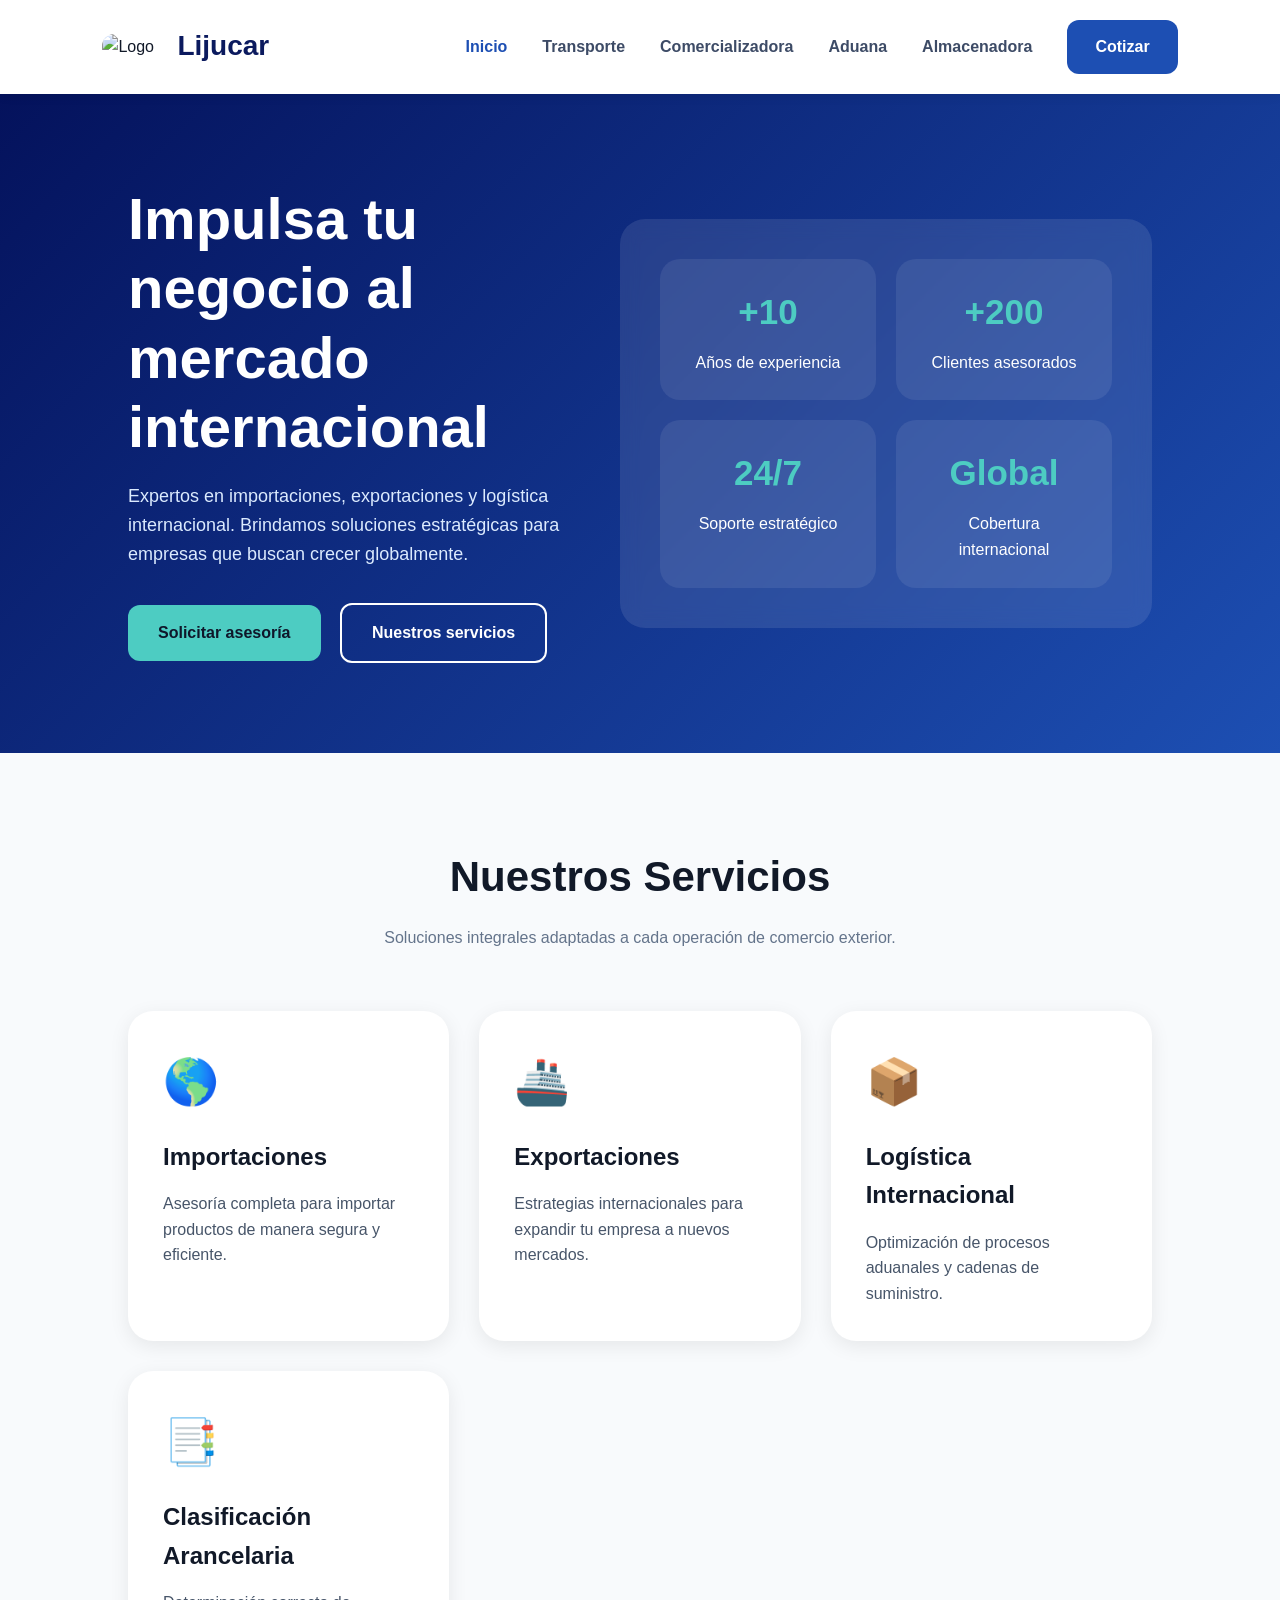
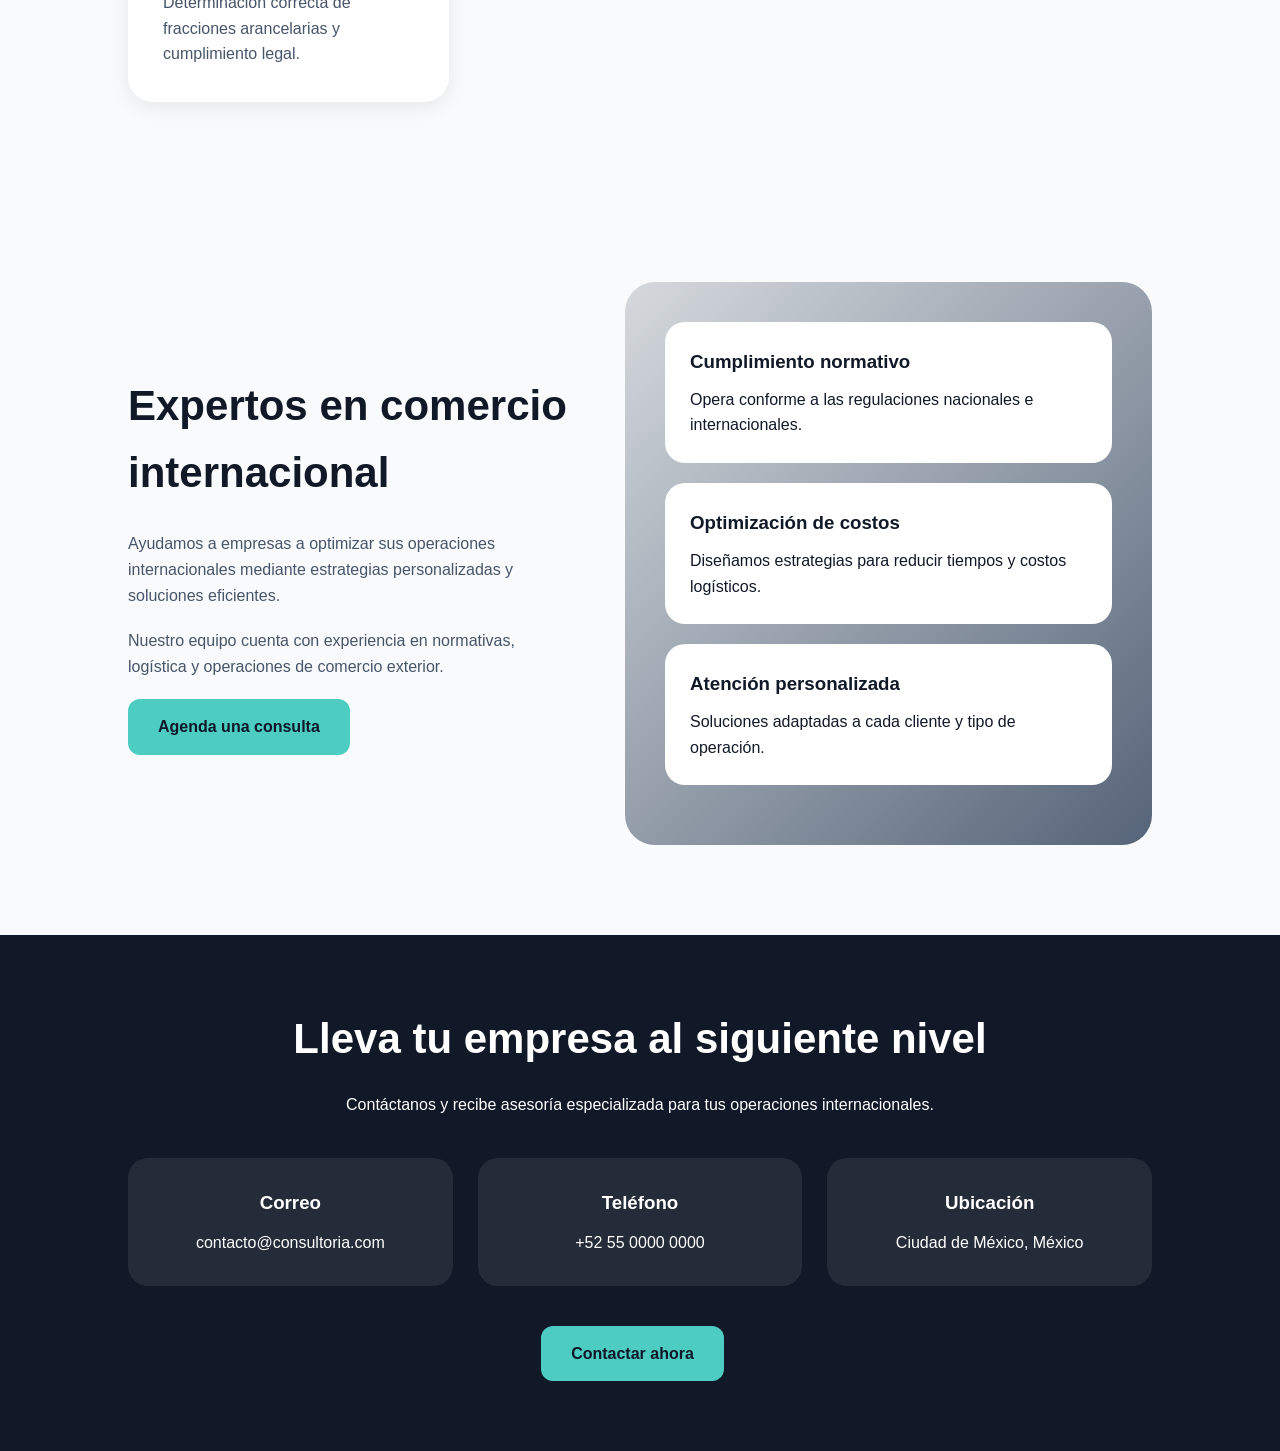
==== commit df85b863: "solo un detalle" ====
--- a/index.html
+++ b/index.html
@@ -327,21 +327,6 @@
 </html>
     </div>
 
-    <div class="hero-card">
-
-      <div class="stats">
-
-        <div class="stat-box">
-          <h2>+10</h2>
-          <p>Años de experiencia</p>
-        </div>
-
-        <div class="stat-box">
-          <h2>+200</h2>
-          <p>Clientes asesorados</p>
-        </div>
-
-      </div>
 
     </div>
 
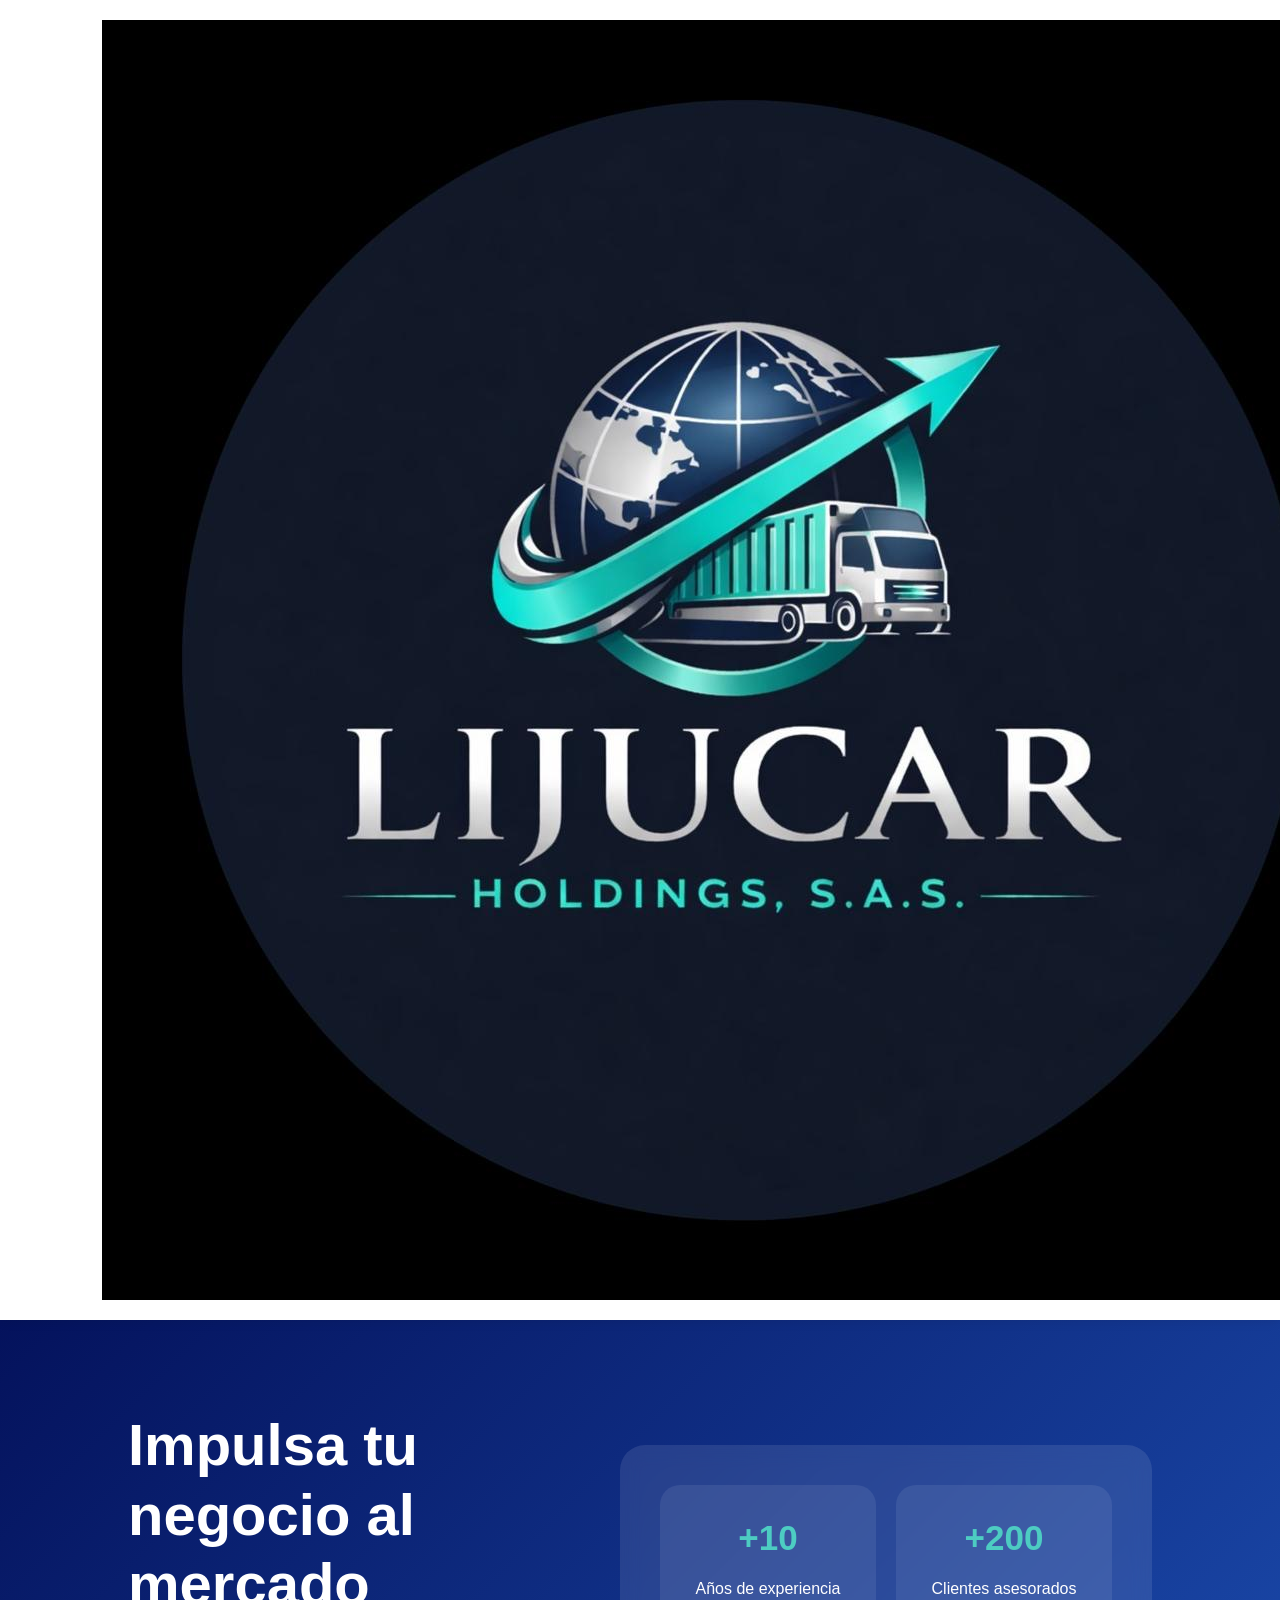
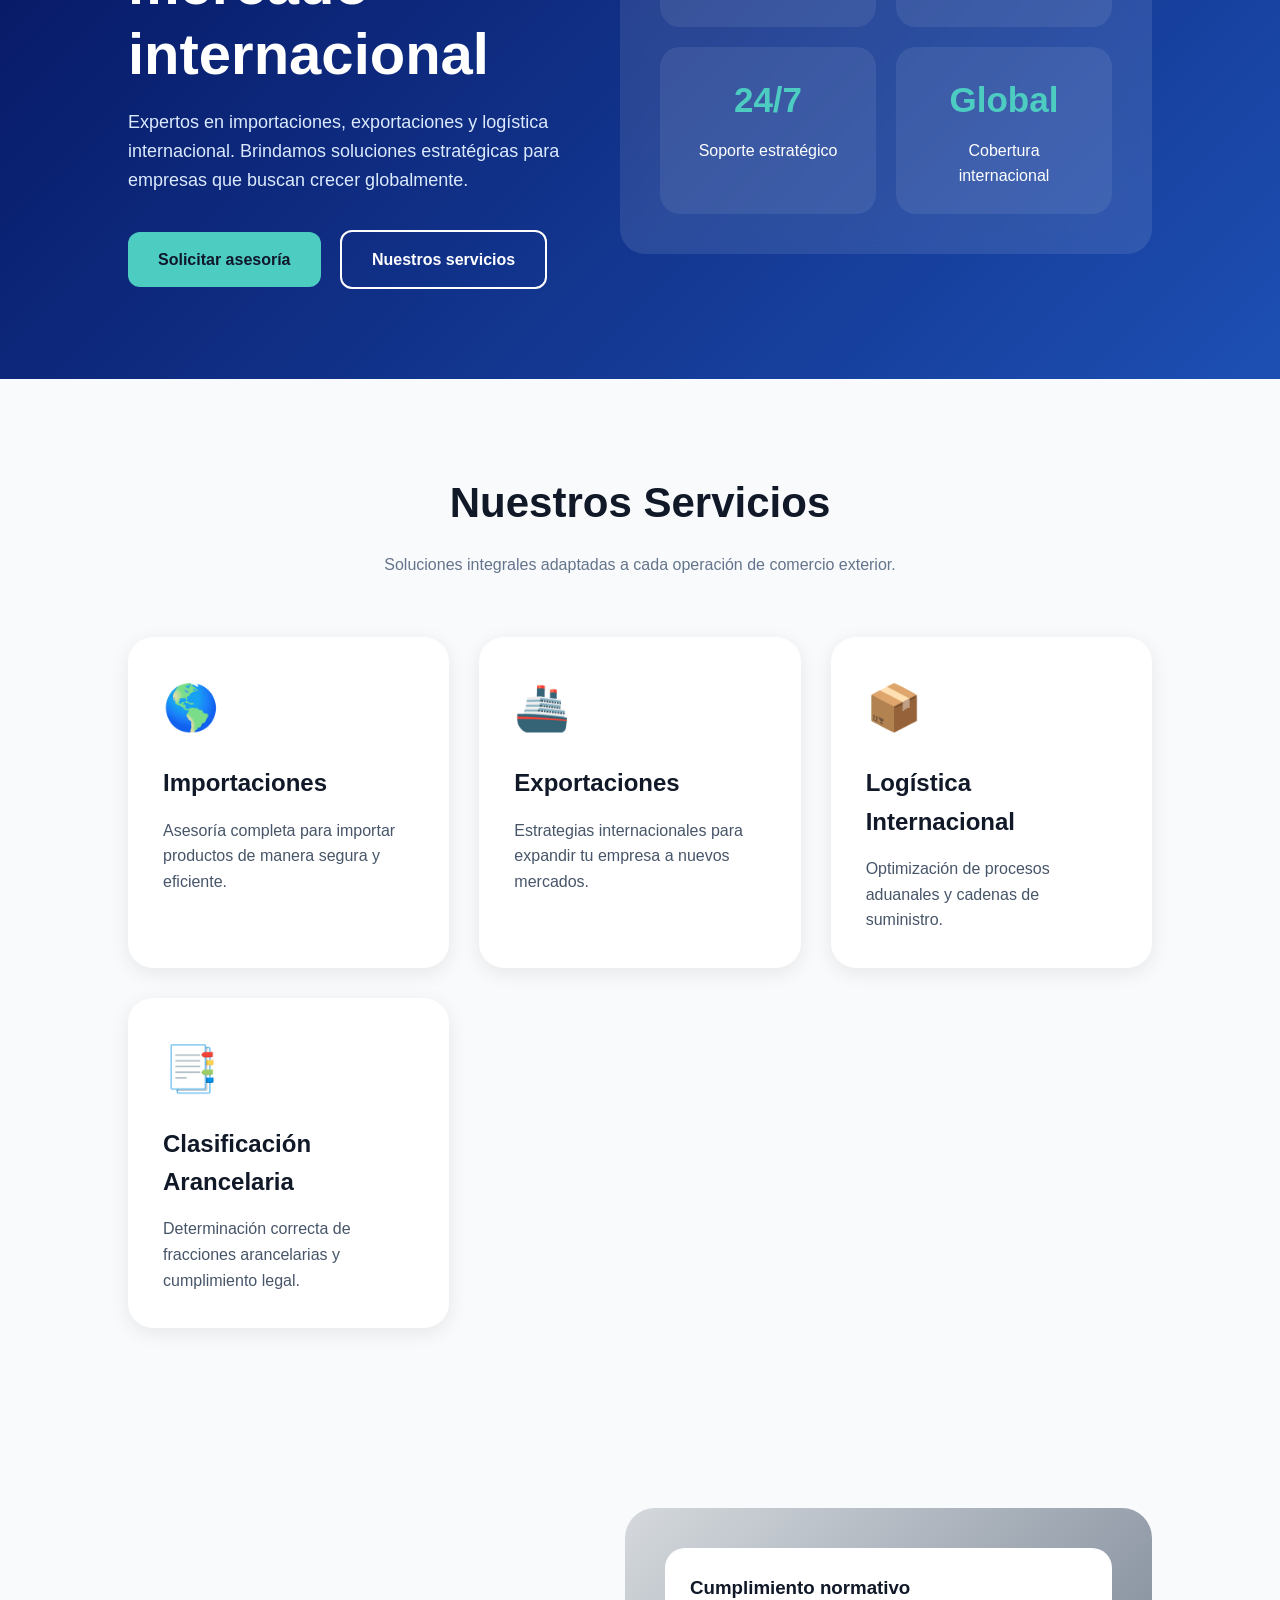
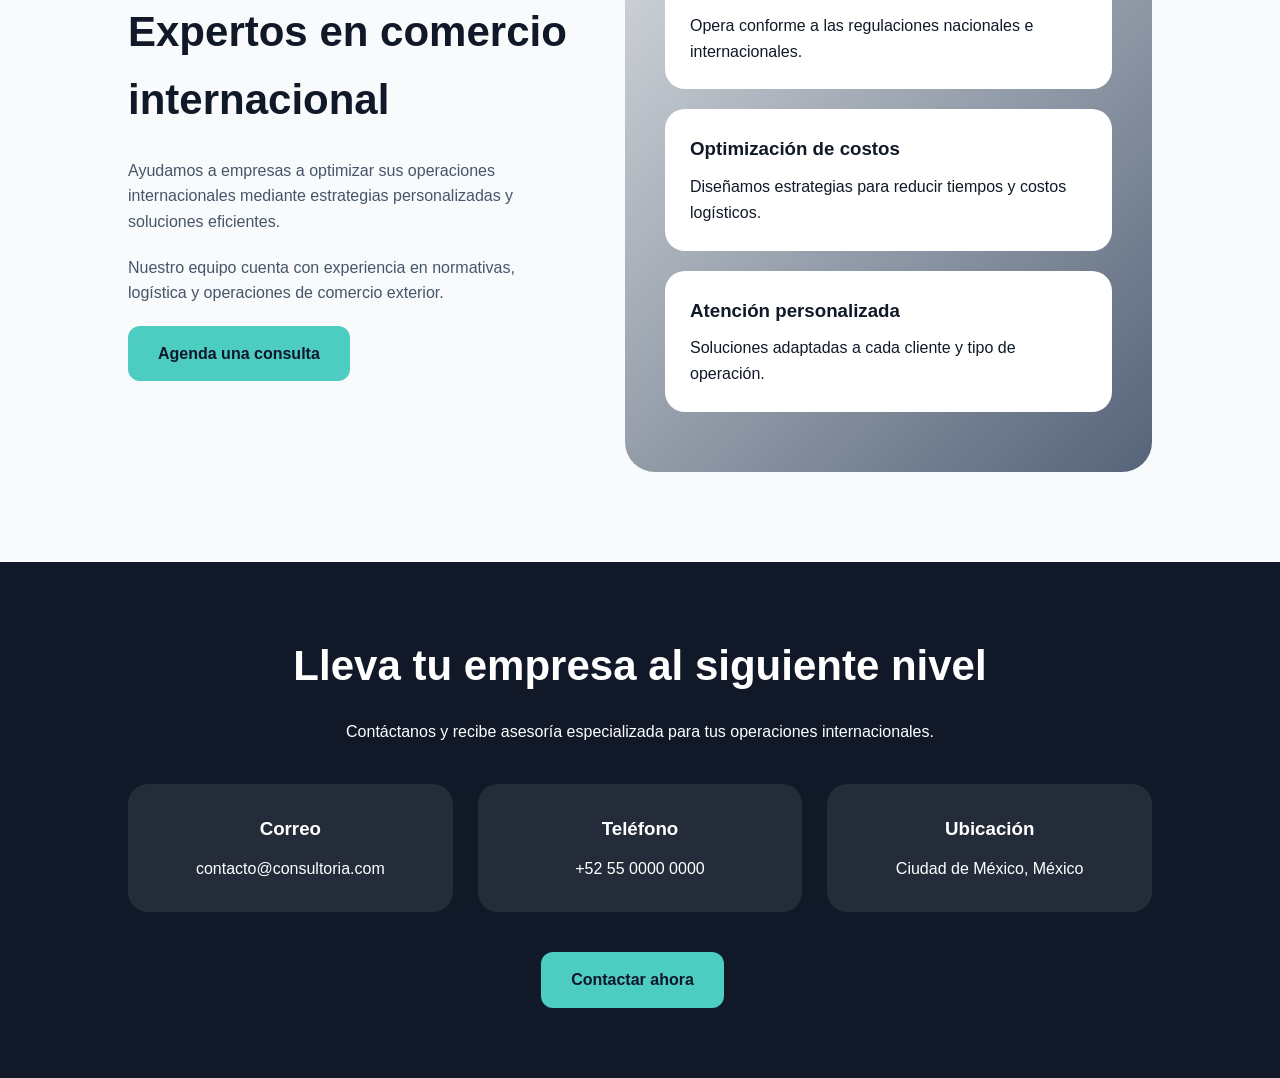
==== commit bbb0a79d: "solo un detalle" ====
--- a/index.html
+++ b/index.html
@@ -9,6 +9,7 @@
 
   <!-- FUENTE -->
   <link href="https://fonts.googleapis.com/css2?family=Poppins:wght@300;400;500;600;700&display=swap" rel="stylesheet">
+  <link rel="icon" type="image/png" href="/imagen/WhatsApp Image 2026-05-27 at 18.22.24.jpeg">
 
   <link rel="stylesheet" href="estilos.css">
 </head>
@@ -18,7 +19,7 @@
   <!-- NAVBAR -->
 
   <nav class="navbar">
-
+    <img src="imagen/WhatsApp Image 2026-05-27 at 18.22.24.jpeg" alt="WhatsApp">
     <div class="logo">
       <img src="imagen/logo.png" alt="Logo">
       <h1>Lijucar</h1>
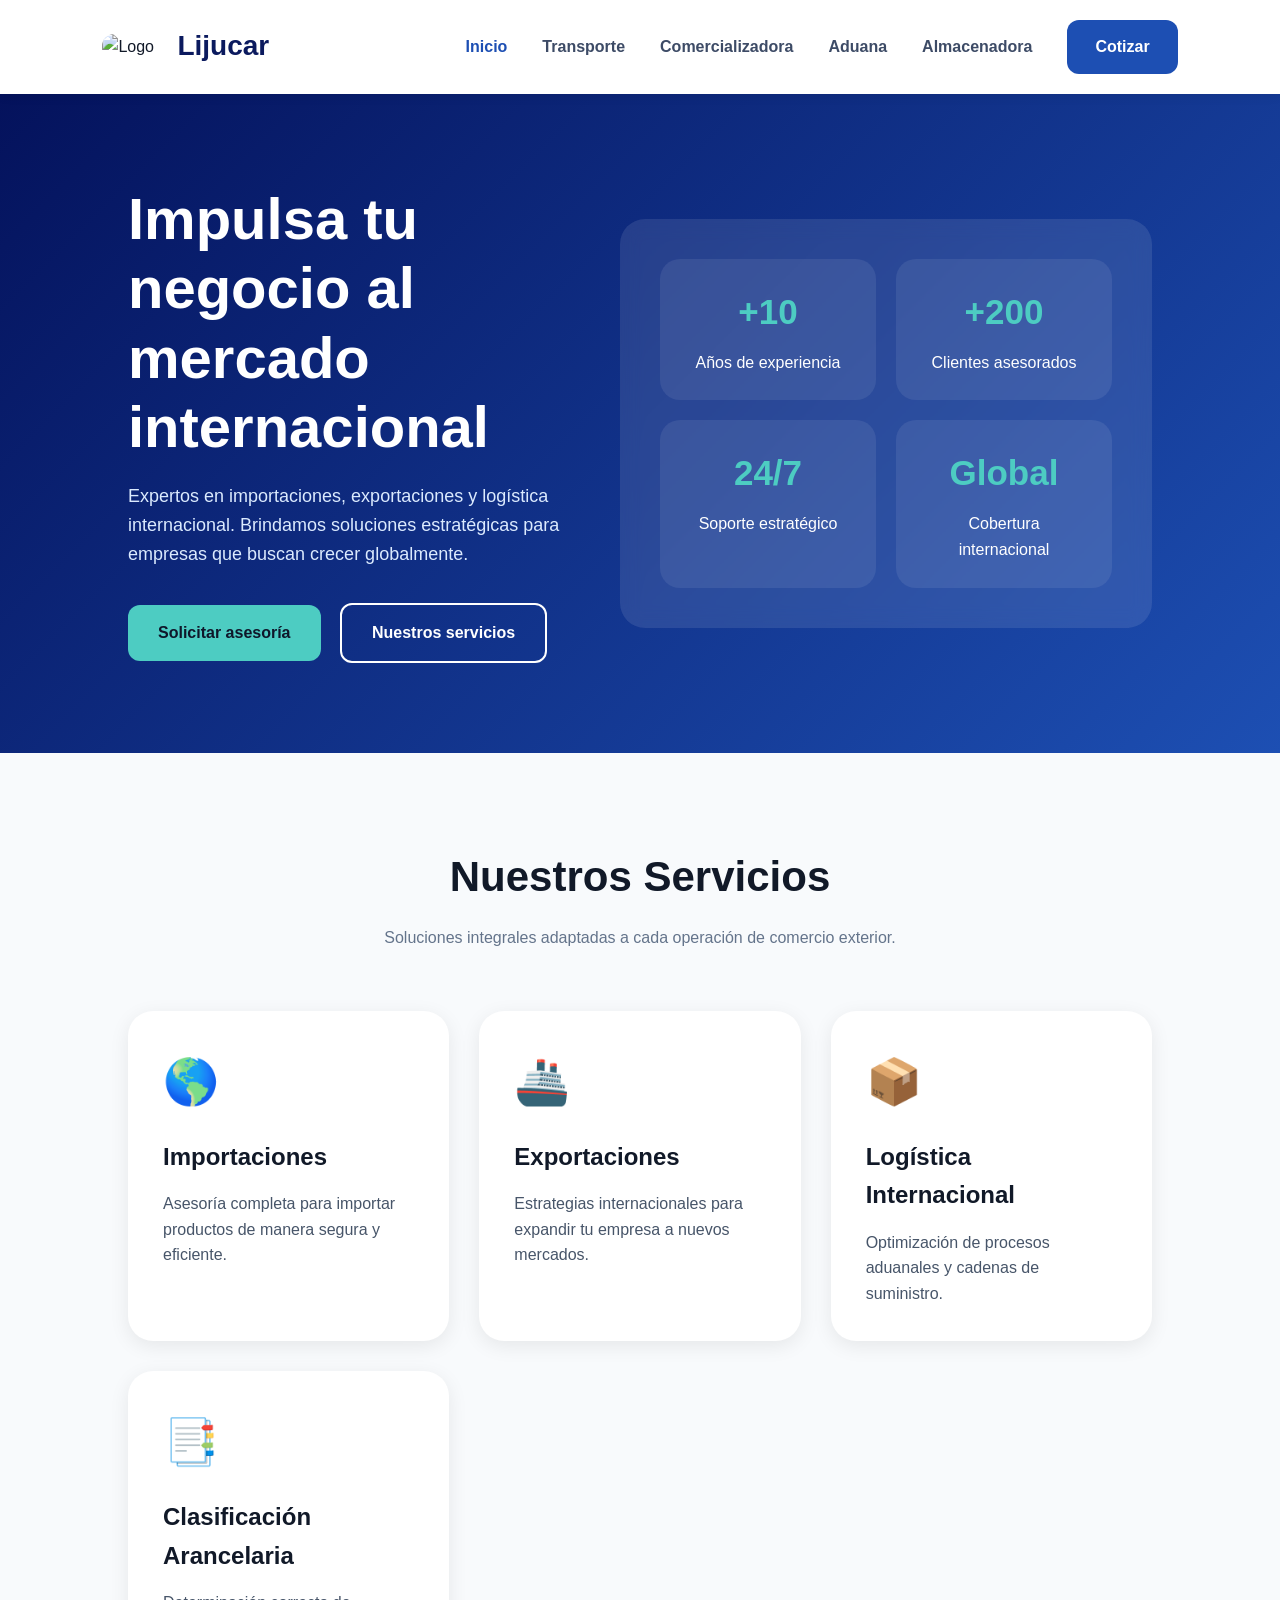
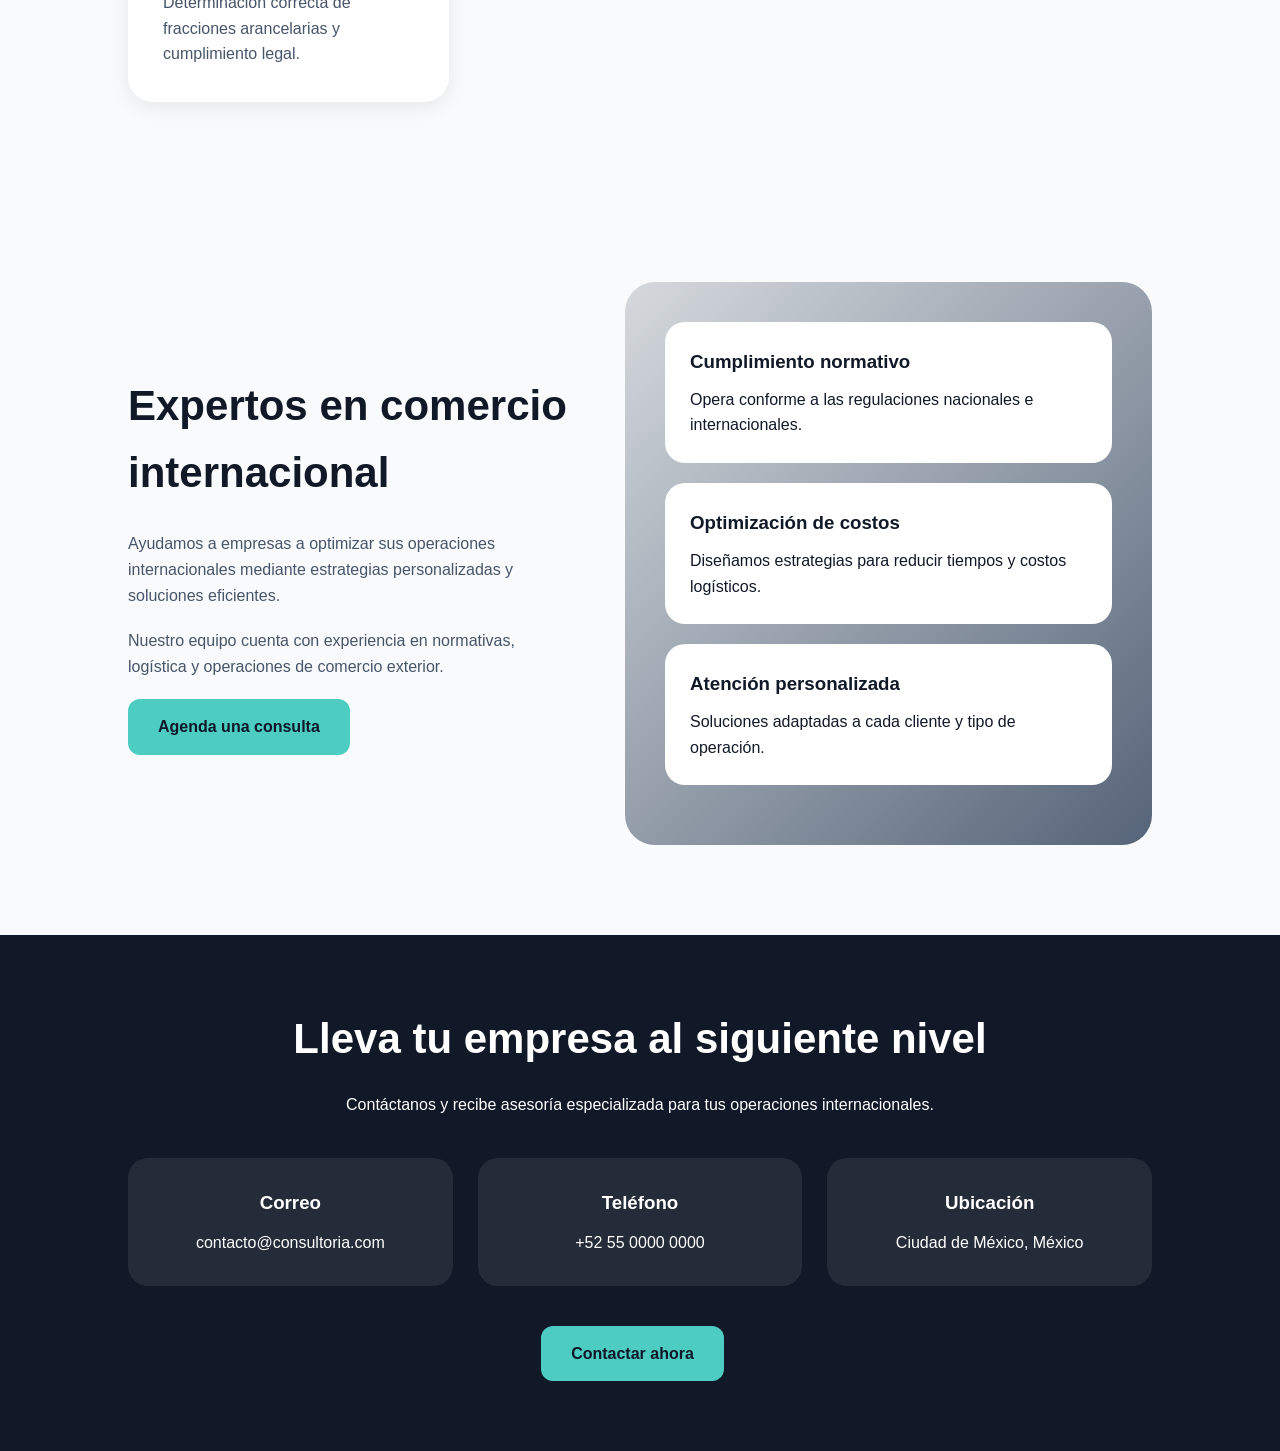
==== commit d5453ef8: "solo un detalle" ====
--- a/index.html
+++ b/index.html
@@ -19,7 +19,6 @@
   <!-- NAVBAR -->
 
   <nav class="navbar">
-    <img src="imagen/WhatsApp Image 2026-05-27 at 18.22.24.jpeg" alt="WhatsApp">
     <div class="logo">
       <img src="imagen/logo.png" alt="Logo">
       <h1>Lijucar</h1>
